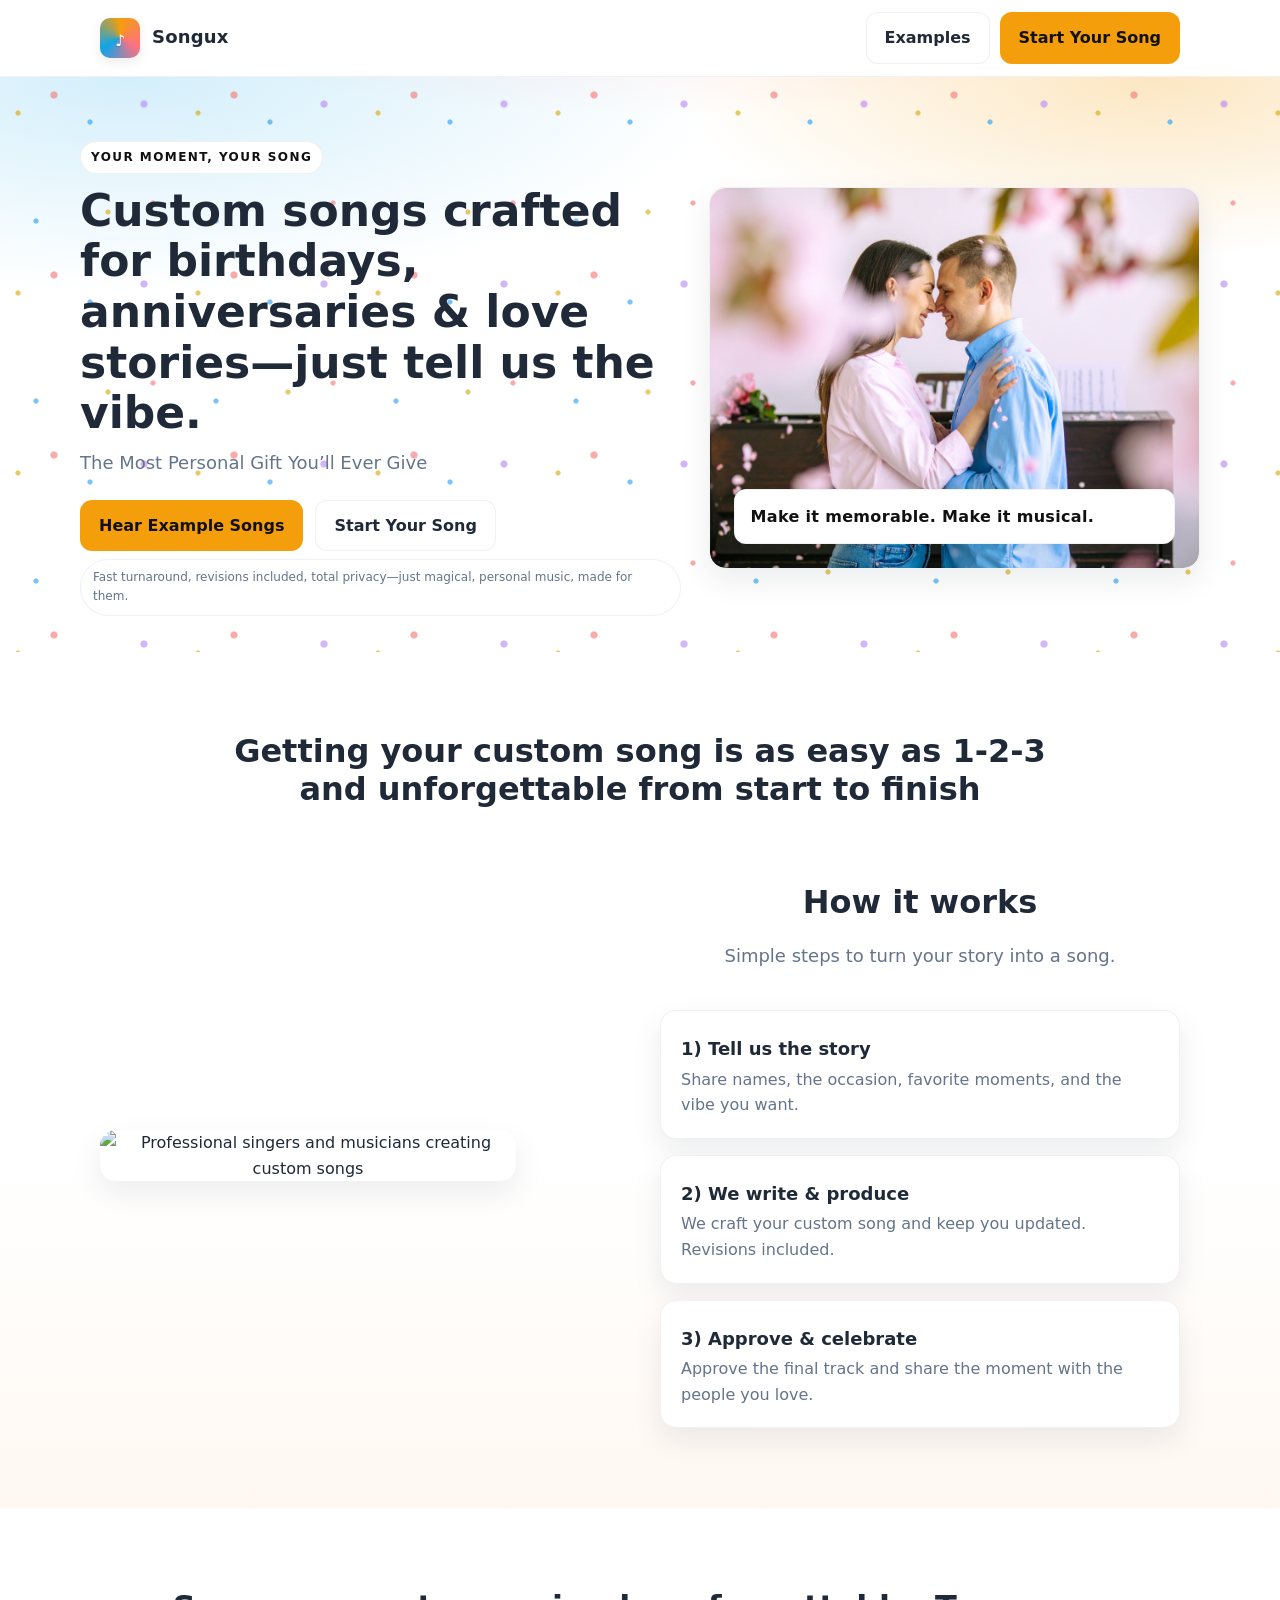
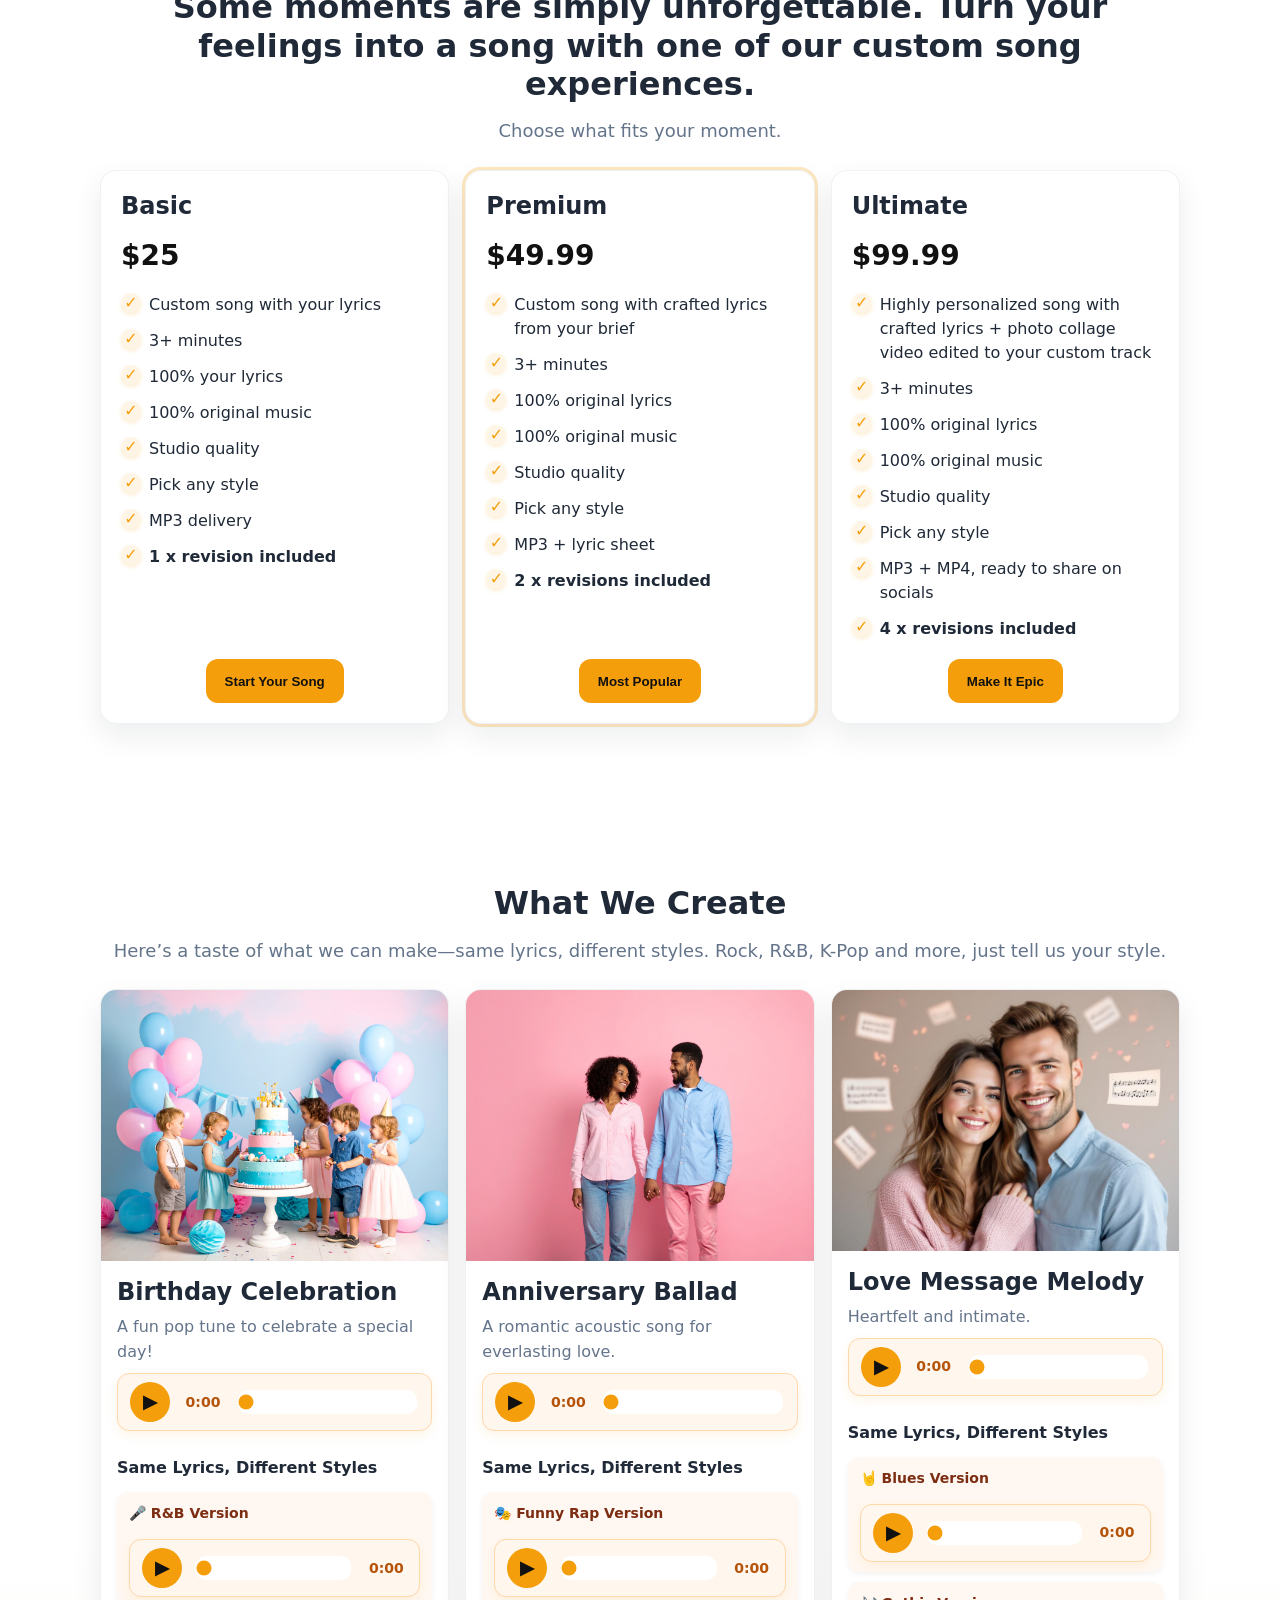
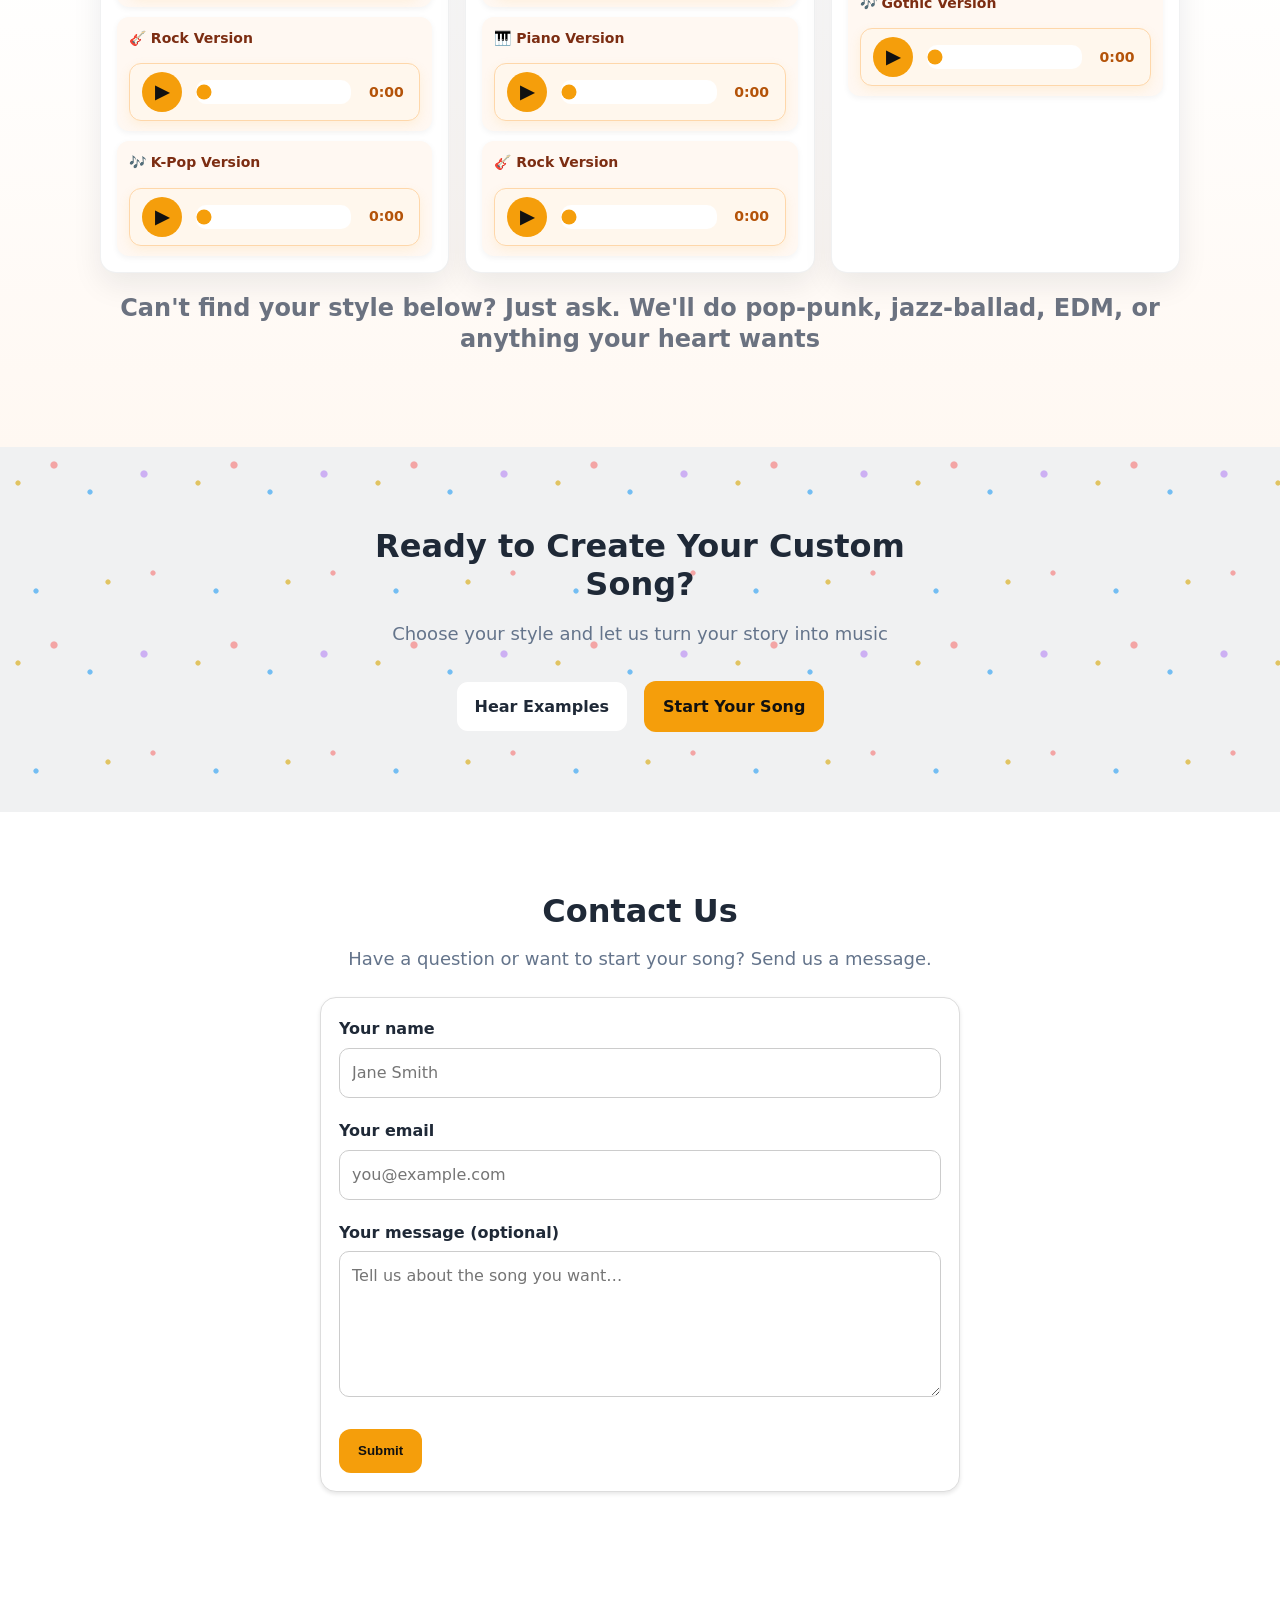
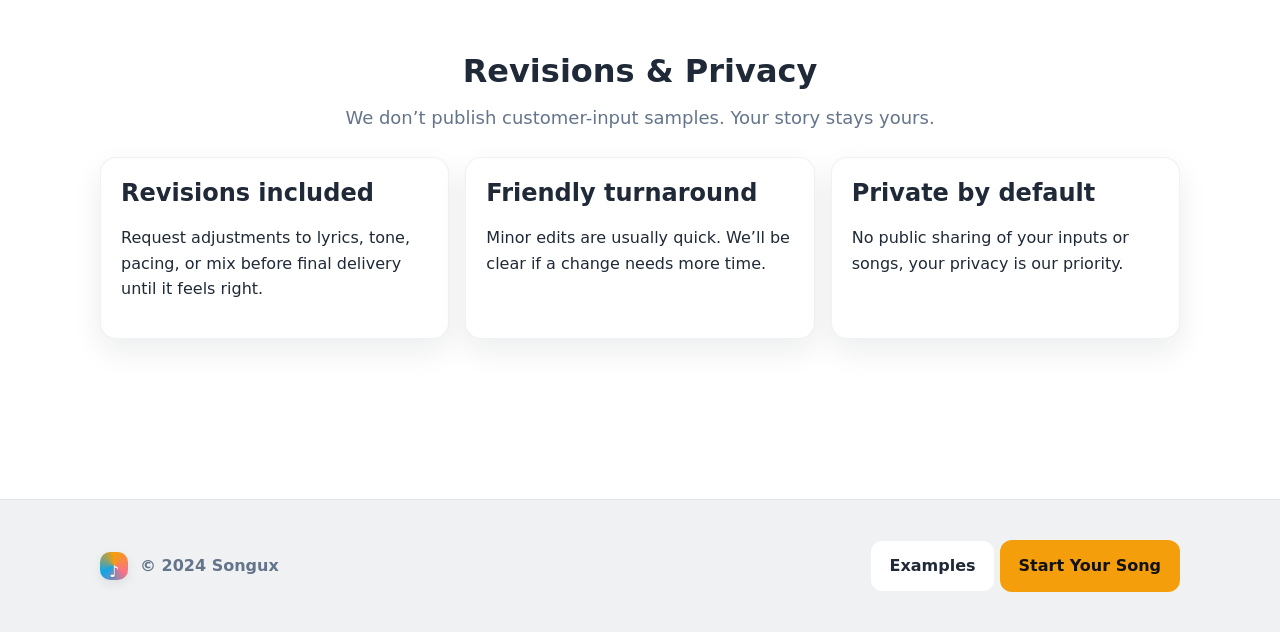
==== index.html @ f2141fc1 "Update index.html" ====
<!DOCTYPE html>
<html lang="en">
<head>
  <!-- <script src="google-analytics.js"></script> -->
<!-- Google tag (gtag.js) -->
<script async src="https://www.googletagmanager.com/gtag/js?id=G-YHJL0JSX3L"></script>
<script>
  window.dataLayer = window.dataLayer || [];
  function gtag(){dataLayer.push(arguments);}
  gtag('js', new Date());

  gtag('config', 'G-YHJL0JSX3L');
</script>
  
  <!-- Essentials -->
  <meta charset="utf-8" />
  <meta name="viewport" content="width=device-width, initial-scale=1" />
  <title>The Most Personal Gift You'll Ever Give | Songux</title>
  <meta name="description" content="Create custom songs for birthdays, anniversaries, and love messages. Personalized music gifts - unforgettable moments." />
  <link rel="canonical" href="https://songux.com/index.html" />
  <meta name="theme-color" content="#ffffff" />
  <!-- Favicon to avoid 404 -->
  <link rel="icon" href="data:image/svg+xml,%3Csvg xmlns='http://www.w3.org/2000/svg' viewBox='0 0 64 64'%3E%3Ccircle cx='32' cy='32' r='30' fill='%23f59e0b'/%3E%3Ctext x='32' y='40' font-size='32' text-anchor='middle' fill='%23fff'%3E♪%3C/text%3E%3C/svg%3E" />

  <!-- Open Graph / Twitter -->
  <meta property="og:title" content="The Most Personal Gift You'll Ever Give" />
  <meta property="og:description" content="A custom song to celebrate birthdays, anniversaries, and love stories. Revisions included. Hear example songs and start your song today." />
  <meta property="og:type" content="website" />
  <meta property="og:url" content="https://songux.com/index.html" />
  <meta property="og:image" content="data:image/svg+xml,%3Csvg xmlns='http://www.w3.org/2000/svg' width='1200' height='630' viewBox='0 0 1200 630'%3E%3Cdefs%3E%3ClinearGradient id='g' x1='0' x2='1'%3E%3Cstop stop-color='%23ffb703'/%3E%3Cstop offset='1' stop-color='%23fb7185'/%3E%3C/linearGradient%3E%3C/defs%3E%3Crect fill='%23ffffff' width='1200' height='630'/%3E%3Ccircle cx='150' cy='120' r='12' fill='%23a78bfa'/%3E%3Ccircle cx='1080' cy='520' r='10' fill='%23fb7185'/%3E%3Crect x='70' y='480' width='20' height='20' fill='%23f59e0b'/%3E%3Crect x='980' y='80' width='18' height='18' fill='%230ea5e9'/%3E%3Ctext x='80' y='340' font-family='Segoe UI,Arial,sans-serif' font-size='72' font-weight='700' fill='url(%23g)'%3ECustom Song Gifts%3C/text%3E%3Ctext x='80' y='390' font-family='Segoe UI,Arial,sans-serif' font-size='28' fill='%23333'%3EThe Most Personal Gift You'll Ever Give%3C/text%3E%3C/svg%3E" />
  <meta name="twitter:card" content="summary_large_image" />



    <!-- External Stylesheet -->
  <link rel="stylesheet" href="styles.css">

  <!-- Structured Data (Product + FAQ) -->
  <script type="application/ld+json">
  {
    "@context":"https://schema.org",
    "@type":"Product",
    "name":"Custom Song Gift",
    "brand":{"@type":"Brand","name":"Songux"},
    "description":"A custom song to celebrate birthdays, anniversaries, and love stories. Revisions included.",
    "offers":[
      {"@type":"Offer","name":"Basic","priceCurrency":"USD","price":"25.00","availability":"https://schema.org/InStock"},
      {"@type":"Offer","name":"Premium","priceCurrency":"USD","price":"49.99","availability":"https://schema.org/InStock"},
      {"@type":"Offer","name":"Ultimate","priceCurrency":"USD","price":"99.99","availability":"https://schema.org/InStock"}
    ],
    "url":"https://songux.com/index.html"
  }
  </script>
  
  <!-- Individual Product Schemas for Rich Snippets -->
  <script type="application/ld+json">
  {
    "@context":"https://schema.org",
    "@type":"Product",
    "name":"Basic Custom Song Package",
    "description":"Custom song with your lyrics, 3+ minutes, MP3 delivery, 1 revision included",
    "brand":{"@type":"Brand","name":"Songux"},
    "category":"Custom Music Gift",
    "offers":{
      "@type":"Offer",
      "price":"25.00",
      "priceCurrency":"USD",
      "availability":"https://schema.org/InStock",
      "seller":{"@type":"Organization","name":"Songux"},
      "priceValidUntil":"2025-12-31"
    },
    "aggregateRating":{
      "@type":"AggregateRating",
      "ratingValue":"4.8",
      "reviewCount":"127"
    }
  }
  </script>
  
  <script type="application/ld+json">
  {
    "@context":"https://schema.org",
    "@type":"Product",
    "name":"Premium Custom Song Package",
    "description":"Custom song with crafted lyrics from your brief, 3+ minutes, MP3 + lyric sheet, 2 revisions included",
    "brand":{"@type":"Brand","name":"Songux"},
    "category":"Custom Music Gift",
    "offers":{
      "@type":"Offer",
      "price":"49.99",
      "priceCurrency":"USD",
      "availability":"https://schema.org/InStock",
      "seller":{"@type":"Organization","name":"Songux"},
      "priceValidUntil":"2025-12-31"
    },
    "aggregateRating":{
      "@type":"AggregateRating",
      "ratingValue":"4.9",
      "reviewCount":"89"
    }
  }
  </script>
  
  <script type="application/ld+json">
  {
    "@context":"https://schema.org",
    "@type":"Product",
    "name":"Ultimate Custom Song Package",
    "description":"Highly personalized song with crafted lyrics + photo collage video edited to your custom track, 3+ minutes, MP3 + MP4, 4 revisions included",
    "brand":{"@type":"Brand","name":"Songux"},
    "category":"Custom Music Gift",
    "offers":{
      "@type":"Offer",
      "price":"99.99",
      "priceCurrency":"USD",
      "availability":"https://schema.org/InStock",
      "seller":{"@type":"Organization","name":"Songux"},
      "priceValidUntil":"2025-12-31"
    },
    "aggregateRating":{
      "@type":"AggregateRating",
      "ratingValue":"5.0",
      "reviewCount":"156"
    }
  }
  </script>
  
  <!-- Organization Schema -->
  <script type="application/ld+json">
  {
    "@context":"https://schema.org",
    "@type":"Organization",
    "name":"Songux",
    "description":"Create custom songs for birthdays, anniversaries, and love messages. Personalized music gifts - unforgettable moments.",
    "url":"https://songux.com/index.html",
    "logo":"https://songux.com/assets/images/Custom Tune AI.png",
    "sameAs":[
      "https://www.cineartai.com"
    ],
    "contactPoint":{
      "@type":"ContactPoint",
      "contactType":"customer service",
      "availableLanguage":"English"
    }
  }
  </script>
  
  <script type="application/ld+json">
  {
    "@context":"https://schema.org",
    "@type":"FAQPage",
    "mainEntity":[
      {"@type":"Question","name":"Do you include revisions?","acceptedAnswer":{"@type":"Answer","text":"Yes. You can request changes to lyrics, tone, pacing, or mix before final delivery."}},
      {"@type":"Question","name":"How do I start?","acceptedAnswer":{"@type":"Answer","text":"Click 'Start Your Song' and tell us about the person, the occasion, and the vibe you want."}},
      {"@type":"Question","name":"Do you share my song publicly?","acceptedAnswer":{"@type":"Answer","text":"No. We do not publish customer-input samples without explicit permission."}}
    ]
  }
  </script>
</head>
<body>

  <!-- Mobile sticky CTA -->
  <div class="m-sticky" role="region" aria-label="Quick actions">
    <strong>🎁 Custom Song</strong>
    <a class="btn primary" href="#examples">Hear Examples</a>
    <a class="btn secondary" href="#pricing">Start Your Song</a>
  </div>

  <!-- Nav -->
  <nav class="nav" aria-label="Main">
    <div class="container nav-inner">
      <a href="#top" class="brand" aria-label="Songux home">
        <span class="brand-logo" aria-hidden="true"></span>
        <h1 style="margin:0;font-size:18px;">Songux</h1>
      </a>
      <button class="mobile-menu-toggle" aria-label="Toggle mobile menu">
        <span></span>
        <span></span>
        <span></span>
      </button>
      <div class="nav-actions">
        <a href="#examples" class="btn secondary">Examples</a>
        <a href="#pricing" class="btn primary">Start Your Song</a>
      </div>
    </div>
  </nav>

  <!-- Hero -->
  <header id="top" class="hero-wrap">
    <div class="confetti" aria-hidden="true"></div>
    <div class="container hero">
      <div class="hero-grid">
        <div>
          <span class="kicker">Your Moment, Your Song</span>
          <h2 class="h1">Custom songs crafted for birthdays, anniversaries & love stories—just tell us the vibe.</h2>
          <p class="sub">The Most Personal Gift You’ll Ever Give</p>

          <div class="hero-cta" style="display:flex;gap:12px;flex-wrap:wrap">
            <a href="#examples" class="btn primary">Hear Example Songs</a>
            <a href="#pricing" class="btn secondary">Start Your Song</a>
          </div>

          <div class="badges" aria-label="Highlights">
            <span class="badge">Fast turnaround, revisions included, total privacy—just magical, personal music, made for them.</span>
          </div>
        </div>

                 <div class="hero-card" aria-hidden="true">
           <div style="position:relative;">
             <img src="assets/images/Happy Couple/Custom AI Song happy couple, mid 20s, love, pink and blue tones, good looking people, musical scores 49828.jpg" alt="Custom love song for couples in romantic pop style with musical notes" style="width:100%;height:auto;border-radius:16px;" />
            <div style="position:absolute;inset:auto 24px 24px 24px;color:#111;font-weight:800;letter-spacing:.02em;background:#fff;border:1px solid var(--ring);border-radius:12px;padding:14px 16px;box-shadow:var(--shadow);">
              Make it memorable. Make it musical.
            </div>
          </div>
        </div>
      </div>
    </div>
  </header>

  <!-- How it works -->
  <section class="section alt" id="how">
    <div class="container">
      <h2 class="center" style="margin-bottom: 0px;">Getting your custom song is as easy as 1-2-3</h2>
      <h2 class="center" style="margin-top: 0;">and unforgettable from start to finish</h2>

      <div class="how-it-works-grid" style="margin-top: 75px;">
                 <div class="how-image">
           <img src="https://songux.com/assets/images/singers.png" alt="Professional singers and musicians creating custom songs" />
        </div>
        <div class="how-steps">
          <h2 class="center" style="margin-bottom: 4px;">How it works</h2>
          <p class="lead center">Simple steps to turn your story into a song.</p>

          <div class="step" role="listitem">
            <h3>1) Tell us the story</h3>
            <p>Share names, the occasion, favorite moments, and the vibe you want.</p>
          </div>
          <div class="step" role="listitem">
            <h3>2) We write &amp; produce</h3>
            <p>We craft your custom song and keep you updated. Revisions included.</p>
          </div>
          <div class="step" role="listitem">
            <h3>3) Approve &amp; celebrate</h3>
            <p>Approve the final track and share the moment with the people you love.</p>
          </div>
        </div>
      </div>
    </div>
  </section>

  <!-- Pricing -->
  <section class="section" id="pricing">
    <div class="container">
      <h2 class="center">Some moments are simply unforgettable. Turn your feelings into a song with one of our custom song experiences.</h2>
      <p class="lead center">Choose what fits your moment.</p>

      <div class="pricing" role="list">
        <div class="plan" role="listitem" data-package="Basic">
          <div>
            <h3>Basic</h3>
            <div class="price">$25</div>
            <ul>
              <li>Custom song with your lyrics</li>
              <li>3+ minutes</li>
              <li>100% your lyrics</li>
              <li>100% original music</li>
              <li>Studio quality</li>
              <li>Pick any style </li>
              <li>MP3 delivery</li>
              <li><strong>1 x revision included</strong></li>
            </ul>
          </div>
          <!-- PayPal -->
          <form action="https://www.paypal.com/cgi-bin/webscr" method="post" target="_top" style="margin-top:auto;text-align:center">
            <input type="hidden" name="cmd" value="_s-xclick" />
            <input type="hidden" name="hosted_button_id" value="3SFJMYDX57Q3U" />
            <input type="hidden" name="custom" value="package=Basic" />
            <button type="submit" class="btn primary">Start Your Song</button>
          </form>
        </div>

        <div class="plan recommended" role="listitem" aria-label="Most popular plan" data-package="Premium">
          <div>
            <h3>Premium</h3>
            <div class="price">$49.99</div>
            <ul>
              <li>Custom song with crafted lyrics from your brief</li>
              <li>3+ minutes</li>
              <li>100% original lyrics</li>
              <li>100% original music</li>
              <li>Studio quality</li>
              <li>Pick any style </li>
              <li>MP3 + lyric sheet</li>
              <li><strong>2 x revisions included</strong></li>
            </ul>
          </div>
          <form action="https://www.paypal.com/cgi-bin/webscr" method="post" target="_top" style="margin-top:auto;text-align:center">
            <input type="hidden" name="cmd" value="_s-xclick" />
            <input type="hidden" name="hosted_button_id" value="EYYSFAKZHABMY" />
            <input type="hidden" name="custom" value="package=Premium" />
            <button type="submit" class="btn primary">Most Popular</button>
          </form>
        </div>

        <div class="plan" role="listitem" data-package="Ultimate">
          <div>
            <h3>Ultimate</h3>
            <div class="price">$99.99</div>
            <ul>
              <li>Highly personalized song with crafted lyrics + photo collage video edited to your custom track</li>
              <li>3+ minutes</li>
              <li>100% original lyrics</li>
              <li>100% original music</li>
              <li>Studio quality</li>
              <li>Pick any style </li>
              <li>MP3 + MP4, ready to share on socials</li>
              <li><strong>4 x revisions included</strong></li>
            </ul>
          </div>
          <form action="https://www.paypal.com/cgi-bin/webscr" method="post" target="_top" style="margin-top:auto;text-align:center">
            <input type="hidden" name="cmd" value="_s-xclick" />
            <input type="hidden" name="hosted_button_id" value="E3XDEL9GG4SXY" />
            <input type="hidden" name="custom" value="package=Ultimate" />
            <button type="submit" class="btn primary">Make It Epic</button>
          </form>
        </div>
      </div>
    </div>
  </section>

  <!-- Example Songs -->
  <section class="section alt" id="examples">
    <div class="container">
      <h2 class="center">What We Create</h2>
      <p class="lead center">Here’s a taste of what we can make—same lyrics, different styles. Rock, R&B, K-Pop and more, just tell us your style.</p>

      <div class="examples">
                 <article class="example">
           <img src="assets/images/Birthday Photos/Custom AI Song birthday party, blue and pink tones 700508.jpg" alt="Custom birthday jingle in fun pop style">
          <div class="content">
            <h3>Birthday Celebration</h3>
            <p>A fun pop tune to celebrate a special day!</p>

            <audio id="song-main-1" preload="none" src="assets/Samples_Songs/Sample-Jane-Birthday-K-pop-V1.mp3"></audio>
            <div class="custom-player warm" data-audio="song-main-1">
              <button class="play-btn" aria-label="Play/Pause">▶</button>
              <span class="time">0:00</span>
              <input type="range" class="seek" value="0" min="0" max="100" step="0.1" aria-label="Seek">
            </div>

            <h4 class="variations-title">Same Lyrics, Different Styles</h4>

            <div class="variations">
              <div class="variation-block">
                <span class="label">🎤 R&amp;B Version</span>
                <audio id="song-rnb-1" preload="none" src="assets/Samples_Songs/Sample-Jane-Birthday-RnB-V1.mp3"></audio>
                <div class="custom-player warm" data-audio="song-rnb-1">
                  <button class="play-btn" aria-label="Play/Pause">▶</button>
                  <input type="range" class="seek" value="0" min="0" max="100" step="0.1" aria-label="Seek">
                  <span class="time">0:00</span>
                </div>
              </div>
              <div class="variation-block">
                <span class="label">🎸 Rock Version</span>
                <audio id="song-rock-1" preload="none" src="assets/Samples_Songs/Sample-Jane-Birthday-Metal-V1.mp3"></audio>
                <div class="custom-player warm" data-audio="song-rock-1">
                  <button class="play-btn" aria-label="Play/Pause">▶</button>
                  <input type="range" class="seek" value="0" min="0" max="100" step="0.1" aria-label="Seek">
                  <span class="time">0:00</span>
                </div>
              </div>



              <div class="variation-block">
                <span class="label">🎶 K-Pop Version</span>
                <audio id="song-kpop-1" preload="none" src="assets/Samples_Songs/Sample-Jane-Birthday-K-pop-V2.mp3"></audio>
                <div class="custom-player warm" data-audio="song-kpop-1">
                  <button class="play-btn" aria-label="Play/Pause">▶</button>
                  <input type="range" class="seek" value="0" min="0" max="100" step="0.1" aria-label="Seek">
                  <span class="time">0:00</span>
                </div>
              </div>
            </div>
          </div>
        </article>

                 <article class="example">
           <img src="assets/images/Happy Couple/Custom AI Song happy couple, mid 20s, love, pink and blue tones, good looking people  75291.jpg" alt="Custom anniversary ballad in romantic acoustic style" />
          <div class="content">
            <h3>Anniversary Ballad</h3>
            <p>A romantic acoustic song for everlasting love.</p>

            <audio id="song-main-2" preload="none" src="assets/Samples_Songs/Sample-George-HappyAnniversary-Country-V1.mp3"></audio>
            <div class="custom-player warm" data-audio="song-main-2">
              <button class="play-btn" aria-label="Play/Pause">▶</button>
              <span class="time">0:00</span>
              <input type="range" class="seek" value="0" min="0" max="100" step="0.1" aria-label="Seek">
            </div>

            <h4 class="variations-title">Same Lyrics, Different Styles</h4>

            <div class="variations">
              <div class="variation-block">
                <span class="label">🎭 Funny Rap Version</span>
                <audio id="song-funny-2" preload="none" src="assets/Samples_Songs/Sample-George-HeppyAnniversary-FunnyRap-V1.mp3"></audio>
                <div class="custom-player warm" data-audio="song-funny-2">
                  <button class="play-btn" aria-label="Play/Pause">▶</button>
                  <input type="range" class="seek" value="0" min="0" max="100" step="0.1" aria-label="Seek">
                  <span class="time">0:00</span>
                </div>
              </div>
              <div class="variation-block">
                <span class="label">🎹 Piano Version</span>
                <audio id="song-piano-2" preload="none" src="assets/Samples_Songs/Sample-George-HappyAnniversary-Piano slow-V1.mp3"></audio>
                <div class="custom-player warm" data-audio="song-piano-2">
                  <button class="play-btn" aria-label="Play/Pause">▶</button>
                  <input type="range" class="seek" value="0" min="0" max="100" step="0.1" aria-label="Seek">
                  <span class="time">0:00</span>
                </div>
              </div>

              <div class="variation-block">
                <span class="label">🎸 Rock Version</span>
                <audio id="song-rock-2" preload="none" src="assets/Samples_Songs/Sample-George-HappyAnniversary-Rock-V1.mp3"></audio>
                <div class="custom-player warm" data-audio="song-rock-2">
                  <button class="play-btn" aria-label="Play/Pause">▶</button>
                  <input type="range" class="seek" value="0" min="0" max="100" step="0.1" aria-label="Seek">
                  <span class="time">0:00</span>
                </div>
              </div>


            </div>
          </div>
        </article>

                 <article class="example">
           <img src="assets/images/Happy Couple/Custom AI Song Flux_happy couple, mid 20s, love, pink and blue tones, good looking people, musical scores 158808.jpg" alt="Custom love message melody in heartfelt intimate style" />
          <div class="content">
            <h3>Love Message Melody</h3>
            <p>Heartfelt and intimate.</p>

            <audio id="song-main-3" preload="none" src="assets/Samples_Songs/Sample-Emma-LoveSong-Pop-Boyband-V1.mp3"></audio>
            <div class="custom-player warm" data-audio="song-main-3">
              <button class="play-btn" aria-label="Play/Pause">▶</button>
              <span class="time">0:00</span>
              <input type="range" class="seek" value="0" min="0" max="100" step="0.1" aria-label="Seek">
            </div>

            <h4 class="variations-title">Same Lyrics, Different Styles</h4>

            <div class="variations">
              <div class="variation-block">
                <span class="label">🤘 Blues Version</span>
                <audio id="song-metal-3" preload="none" src="assets/Samples_Songs/Sample-Emma-LoveSong-Blues-V1.mp3"></audio>
                <div class="custom-player warm" data-audio="song-metal-3">
                  <button class="play-btn" aria-label="Play/Pause">▶</button>
                  <input type="range" class="seek" value="0" min="0" max="100" step="0.1" aria-label="Seek">
                  <span class="time">0:00</span>
                </div>
              </div>

              <div class="variation-block">
                <span class="label">🎶 Gothic Version</span>
                <audio id="song-kpop-3" preload="none" src="assets/Samples_Songs/Sample-Emma-GothicPop-Instrumental-V1.mp3"></audio>
                <div class="custom-player warm" data-audio="song-kpop-3">
                  <button class="play-btn" aria-label="Play/Pause">▶</button>
                  <input type="range" class="seek" value="0" min="0" max="100" step="0.1" aria-label="Seek">
                  <span class="time">0:00</span>
                </div>
              </div>

              <!-- <div class="variation-block">
                <span class="label">🎤 R&amp;B Version</span>
                <audio id="song-rnb-3" preload="none" src="assets/Samples_Songs/Sample-Jane-Birthday-RnB-V2.mp3"></audio>
                <div class="custom-player warm" data-audio="song-rnb-3">
                  <button class="play-btn" aria-label="Play/Pause">▶</button>
                  <input type="range" class="seek" value="0" min="0" max="100" step="0.1" aria-label="Seek">
                  <span class="time">0:00</span>
                </div>
              </div> -->
            </div>
          </div>
        </article>
      </div>

      <h3 class="center" style="margin-top:20px;color:#6b7280">
        Can't find your style below? Just ask. We'll do pop-punk, jazz-ballad, EDM, or anything your heart wants
      </h3>
    </div>
  </section>

  <!-- CTA Section -->
  <section class="cta-section" style="margin-top: 0;">
    <div class="confetti" aria-hidden="true"></div>
    <div class="container">
      <div class="cta-content">
        <h2>Ready to Create Your Custom Song?</h2>
        <p>Choose your style and let us turn your story into music</p>
        <div class="cta-buttons">
          <a href="#examples" class="btn secondary">Hear Examples</a>
          <a href="#pricing" class="btn primary">Start Your Song</a>
        </div>
      </div>
    </div>
  </section>
  
<!-- Contact Form -->
<section id="contact" class="section">
  <div class="container">
    <h2 class="center">Contact Us</h2>
    <p class="lead center">Have a question or want to start your song? Send us a message.</p>

         <form id="contactForm"
           method="POST"
           class="contact-form"
           style="max-width:640px;margin:0 auto;background:#fff;border:1px solid #ddd;border-radius:16px;padding:18px;box-shadow:0 2px 4px rgba(0,0,0,0.1)"
           aria-label="Contact form">
      <label>
        Your name
        <input required type="text" name="your-name" autocomplete="name"
               placeholder="Jane Smith"
               style="width:100%;padding:12px;border:1px solid #ccc;border-radius:10px;margin-top:6px;margin-bottom:12px"/>
      </label>
      <label>
        Your email
        <input required type="email" name="your-email" autocomplete="email"
               placeholder="you@example.com"
               style="width:100%;padding:12px;border:1px solid #ccc;border-radius:10px;margin-top:6px;margin-bottom:12px"/>
      </label>
      <label>
        Your message (optional)
        <textarea name="your-message" rows="5"
                  placeholder="Tell us about the song you want…"
                  style="width:100%;padding:12px;border:1px solid #ccc;border-radius:10px;margin-top:6px;margin-bottom:12px;resize:vertical;font-family:inherit;"></textarea>
      </label>

      <div id="contactMsg" style="margin:6px 0 12px; color:#64748b; font-size:14px;">
        <div class="loading-spinner" style="display: none;">
          <div class="spinner-ring"></div>
          <span class="spinner-text">Sending...</span>
        </div>
      </div>

      <div style="display:flex;gap:10px;flex-wrap:wrap">
        <button id="cf7-submit" class="btn primary" type="submit">Submit</button>
      </div>
    </form>
  </div>
</section>

<!-- CF7 REST API script -->
<script>
  // ===== Contact Form 7 REST submission (cross-origin) =====
  const CF7 = {
    id: 19587,
    endpoint: 'https://www.cineartai.com/wp-json/contact-form-7/v1/contact-forms/19587/feedback',
    unitTag: 'wpcf7-f19587-p19588-o1' // must match exactly what WP outputs
  };

  const form = document.getElementById('contactForm');
  const msg  = document.getElementById('contactMsg');
  const submitBtn = document.getElementById('cf7-submit');

      form.addEventListener('submit', async (e) => {
      e.preventDefault();
      
      // Show loading spinner
      const spinner = msg.querySelector('.loading-spinner');
      spinner.style.display = 'flex';
      msg.style.color = '#64748b';
      submitBtn.disabled = true;

    const fd = new FormData(form);

    // Required meta fields for CF7 REST
    fd.append('_wpcf7', String(CF7.id));
    fd.append('_wpcf7_unit_tag', CF7.unitTag);
    fd.append('_wpcf7_container_post', '19588'); // container post ID
    fd.append('_wpcf7_version', '5.7.7'); // CF7 version
    fd.append('_wpcf7_locale', 'en_US'); // locale

    try {
      const res = await fetch(CF7.endpoint, { method: 'POST', body: fd });
      const data = await res.json();

      // Hide spinner and show result
      const spinner = msg.querySelector('.loading-spinner');
      spinner.style.display = 'none';
      msg.textContent = data.message || 'Unexpected response.';
      msg.style.color = (data.status === 'mail_sent') ? '#059669' : '#b91c1c';

      if (data.status === 'mail_sent') {
        form.reset();
      }
    } catch (err) {
      console.error('Form submission error:', err);
      // Hide spinner and show error
      const spinner = msg.querySelector('.loading-spinner');
      spinner.style.display = 'none';
      msg.textContent = 'Network error. Please try again or contact us directly.';
      msg.style.color = '#b91c1c';
    } finally {
      submitBtn.disabled = false;
    }
  });
</script>

  <!-- Mobile Navigation JavaScript -->
  <script>
    // Mobile menu toggle functionality
    document.addEventListener('DOMContentLoaded', function() {
      console.log('Mobile menu script loaded');
      
      const mobileToggle = document.querySelector('.mobile-menu-toggle');
      const navActions = document.querySelector('.nav-actions');
      
      console.log('Mobile toggle found:', !!mobileToggle);
      console.log('Nav actions found:', !!navActions);
      
      if (mobileToggle && navActions) {
        console.log('Setting up mobile menu');
        
        mobileToggle.addEventListener('click', function(e) {
          e.preventDefault();
          e.stopPropagation();
          console.log('Mobile toggle clicked!');
          
          navActions.classList.toggle('active');
          console.log('Nav actions active:', navActions.classList.contains('active'));
          
          // Animate hamburger to X
          const spans = this.querySelectorAll('span');
          if (navActions.classList.contains('active')) {
            spans[0].style.transform = 'rotate(45deg) translate(5px, 5px)';
            spans[1].style.opacity = '0';
            spans[2].style.transform = 'rotate(-45deg) translate(7px, -6px)';
          } else {
            spans[0].style.transform = 'none';
            spans[1].style.opacity = '1';
            spans[2].style.transform = 'none';
          }
        });
        
        // Close menu when clicking outside
        document.addEventListener('click', function(e) {
          if (!mobileToggle.contains(e.target) && !navActions.contains(e.target)) {
            navActions.classList.remove('active');
            const spans = mobileToggle.querySelectorAll('span');
            spans[0].style.transform = 'none';
            spans[1].style.opacity = '1';
            spans[2].style.transform = 'none';
          }
        });
      } else {
        console.error('Mobile menu elements not found!');
      }
    });
  </script>

  <!-- Custom Audio Player JavaScript -->
  <script>
    // Custom Audio Player functionality
    document.addEventListener('DOMContentLoaded', function() {
      const players = document.querySelectorAll('.custom-player');
      console.log('Found', players.length, 'custom players');
      
      players.forEach((player, index) => {
        const playBtn = player.querySelector('.play-btn');
        const seekBar = player.querySelector('.seek');
        const timeDisplay = player.querySelector('.time');
        const audioId = player.getAttribute('data-audio');
        const audio = document.getElementById(audioId);
        
        console.log(`Player ${index + 1}:`, { audioId, audio: !!audio, playBtn: !!playBtn, seekBar: !!seekBar, timeDisplay: !!timeDisplay });
        
        if (!audio) {
          console.error(`Audio element not found for ID: ${audioId}`);
          return;
        }
        
        if (!playBtn || !seekBar || !timeDisplay) {
          console.error(`Missing elements for player ${index + 1}:`, { playBtn: !!playBtn, seekBar: !!seekBar, timeDisplay: !!timeDisplay });
          return;
        }
        
        // Play/Pause functionality
        playBtn.addEventListener('click', function() {
          console.log(`Play button clicked for ${audioId}`);
          
          if (audio.paused) {
            // Stop all other audio players first
            document.querySelectorAll('audio').forEach(a => {
              if (a !== audio) {
                a.pause();
                a.currentTime = 0;
                // Reset other play buttons
                const otherPlayer = a.parentElement.querySelector('.custom-player') || a.nextElementSibling;
                if (otherPlayer) {
                  const otherPlayBtn = otherPlayer.querySelector('.play-btn');
                  if (otherPlayBtn) otherPlayBtn.textContent = '▶';
                }
              }
            });
            
            audio.play().then(() => {
              playBtn.textContent = '⏸';
              console.log(`Started playing: ${audioId}`);
            }).catch(error => {
              console.error(`Error playing ${audioId}:`, error);
            });
          } else {
            audio.pause();
            playBtn.textContent = '▶';
            console.log(`Paused: ${audioId}`);
          }
        });
        
        // Update seek bar and time display
        audio.addEventListener('loadedmetadata', function() {
          seekBar.max = audio.duration;
          console.log(`Loaded metadata for ${audioId}:`, audio.duration);
        });
        
        audio.addEventListener('timeupdate', function() {
          if (!audio.duration) return;
          
          seekBar.value = audio.currentTime;
          timeDisplay.textContent = formatTime(audio.currentTime);
        });
        
        // Seek functionality
        seekBar.addEventListener('input', function() {
          audio.currentTime = seekBar.value;
        });
        
        // Audio ended
        audio.addEventListener('ended', function() {
          playBtn.textContent = '▶';
          seekBar.value = 0;
          timeDisplay.textContent = '0:00';
          console.log(`Audio ended: ${audioId}`);
        });
        
        // Error handling
        audio.addEventListener('error', function(e) {
          console.error(`Audio error for ${audioId}:`, e);
          playBtn.textContent = '❌';
          playBtn.disabled = true;
        });
        
        // Format time helper function
        function formatTime(seconds) {
          const mins = Math.floor(seconds / 60);
          const secs = Math.floor(seconds % 60);
          return `${mins}:${secs.toString().padStart(2, '0')}`;
        }
      });
    });
  </script>


  <!-- Revisions & Privacy -->
  <section class="section" id="revisions">
    <div class="container">
      <h2 class="center">Revisions &amp; Privacy</h2>
      <p class="lead center">We don’t publish customer-input samples. Your story stays yours.</p>

      <div class="cards" role="list">
        <div class="card" role="listitem">
          <h3>Revisions included</h3>
          <p>Request adjustments to lyrics, tone, pacing, or mix before final delivery until it feels right.</p>
        </div>
        <div class="card" role="listitem">
          <h3>Friendly turnaround</h3>
          <p>Minor edits are usually quick. We’ll be clear if a change needs more time.</p>
        </div>
        <div class="card" role="listitem">
          <h3>Private by default</h3>
          <p>No public sharing of your inputs or songs, your privacy is our priority.</p>
        </div>
      </div>
    </div>
  </section>

  <!-- Share & Discount -->
<!--   <section id="share-discount" class="section" aria-labelledby="share-title">
    <div class="container">
      <div class="wrap">
        <h2 id="share-title" class="center">Share and Get 50% Off!</h2>
        <p class="lead center">Tell your friends about us and unlock a 50% discount code for your first custom song.</p>
                 <div class="center">
           <p>Share this website with friends to unlock special discounts!</p>
         </div>
      </div>
    </div>
  </section> -->

  <!-- Footer -->
  <footer>
    <div class="container footer-inner">
      <div class="footer-brand">
        <span class="brand-logo" aria-hidden="true"></span>
        <span>© 2024 Songux</span>
      </div>
      <div>
        <a href="#examples" class="btn secondary">Examples</a>
        <a href="#pricing" class="btn primary">Start Your Song</a>
      </div>
    </div>
  </footer>

</body>
</html>
---- styles.css ----
/* ========================================
   SONGUX - COMPREHENSIVE STYLESHEET
   ======================================== */

/* ========================================
   CSS VARIABLES & ROOT STYLES
   ======================================== */
:root {
  --bg: #ffffff;
  --text: #1f2937;      /* slate-800 */
  --muted: #64748b;     /* slate-500 */
  --brand: #f59e0b;     /* amber-500 */
  --brand-2: #fb7185;   /* rose-400 */
  --brand-3: #0ea5e9;   /* sky-500 */
  --accent: #a78bfa;    /* violet-400 */
  --ring: rgba(15, 23, 42, .06);
  --card: #ffffff;
  --shadow: 0 12px 30px rgba(17, 24, 39, .08);
  --radius: 16px;
  --maxw: 1120px;
}

/* ========================================
   BASE STYLES & RESET
   ======================================== */
* {
  box-sizing: border-box;
}

html, body {
  margin: 0;
}

body {
  font-family: ui-sans-serif, system-ui, -apple-system, Segoe UI, Roboto, Arial, "Apple Color Emoji", "Segoe UI Emoji", sans-serif;
  color: var(--text);
  background: var(--bg);
  line-height: 1.6;
  -webkit-font-smoothing: antialiased;
  text-rendering: optimizeLegibility;
}

img {
  max-width: 100%;
  height: auto;
  display: block;
}

a {
  color: inherit;
  text-decoration: none;
}

/* ========================================
   LAYOUT & CONTAINERS
   ======================================== */
.container {
  max-width: var(--maxw);
  margin: 0 auto;
  padding: 0 20px;
}

/* ========================================
   NAVIGATION
   ======================================== */
.nav {
  position: sticky;
  top: 0;
  z-index: 40;
  backdrop-filter: saturate(140%) blur(8px);
  background: rgba(255, 255, 255, .7);
  border-bottom: 1px solid var(--ring);
}

.nav-inner {
  display: flex;
  align-items: center;
  justify-content: space-between;
  padding: 12px 20px;
  position: relative;
}

.brand {
  display: flex;
  align-items: center;
  gap: 12px;
}

.brand-logo {
  width: 40px;
  height: 40px;
  border-radius: 10px;
  background: conic-gradient(from 0deg, var(--brand), var(--brand-2), var(--brand-3), var(--brand));
  position: relative;
  box-shadow: 0 4px 12px rgba(0, 0, 0, .08);
}

.brand-logo::after {
  content: "♪";
  position: absolute;
  inset: auto 0 0 0;
  top: 50%;
  transform: translateY(-50%);
  text-align: center;
  font-weight: 900;
  color: #fff;
  text-shadow: 0 1px 2px rgba(0, 0, 0, .2);
}

.brand h1 {
  font-size: 18px;
  margin: 0;
  letter-spacing: .2px;
}

.nav-actions {
  display: flex;
  gap: 10px;
}

/* ========================================
   BUTTONS
   ======================================== */
.btn {
  display: inline-flex;
  align-items: center;
  justify-content: center;
  padding: 12px 18px;
  border-radius: 12px;
  border: 1px solid transparent;
  font-weight: 700;
  cursor: pointer;
  transition: transform .05s ease, opacity .2s ease, background .2s ease;
  text-align: center;
  white-space: nowrap;
  min-height: 44px;
  touch-action: manipulation;
  -webkit-tap-highlight-color: transparent;
}

.btn:active {
  transform: translateY(1px);
}

.btn.primary {
  background: var(--brand);
  color: #111;
}

.btn.secondary {
  background: #fff;
  border-color: var(--ring);
  color: var(--text);
}

.btn.block {
  width: 100%;
}

/* ========================================
   MOBILE MENU TOGGLE
   ======================================== */
.mobile-menu-toggle {
  display: none;
  flex-direction: column;
  justify-content: space-around;
  width: 30px;
  height: 30px;
  background: transparent;
  border: none;
  cursor: pointer;
  padding: 0;
  z-index: 10;
  transition: all 0.3s ease;
}

.mobile-menu-toggle:hover {
  opacity: 0.8;
}

.mobile-menu-toggle span {
  width: 100%;
  height: 3px;
  background: var(--text);
  border-radius: 2px;
  transition: all 0.3s ease;
}

/* ========================================
   HERO SECTION
   ======================================== */
.hero-wrap {
  position: relative;
  background:
    radial-gradient(1200px 400px at 50% -200px, rgba(251, 113, 133, .25), transparent 60%),
    radial-gradient(1000px 360px at 10% 0%, rgba(14, 165, 233, .18), transparent 60%),
    radial-gradient(800px 300px at 90% 0%, rgba(245, 158, 11, .25), transparent 60%),
    linear-gradient(180deg, #fff 0%, #fff 50%, #fff 100%);
  overflow: hidden;
}

.hero {
  position: relative;
  padding: 64px 0 36px;
}

.hero-grid {
  display: grid;
  gap: 28px;
  align-items: center;
}

.kicker {
  display: inline-block;
  color: #111;
  background: #fff;
  border: 1px solid var(--ring);
  border-radius: 999px;
  padding: 6px 10px;
  font-weight: 800;
  letter-spacing: .12em;
  font-size: 12px;
  text-transform: uppercase;
  margin-bottom: 12px;
}

.h1 {
  font-size: clamp(28px, 5vw, 44px);
  line-height: 1.15;
  margin: 0 0 10px;
}

.sub {
  color: var(--muted);
  font-size: clamp(15px, 2.6vw, 18px);
  margin: 0 0 22px;
}

.hero-card {
  background: var(--card);
  border: 1px solid var(--ring);
  border-radius: var(--radius);
  box-shadow: var(--shadow);
  overflow: hidden;
}

.hero-art {
  aspect-ratio: 16 / 10;
  width: 100%;
  display: block;
  background:
    linear-gradient(135deg, rgba(255, 183, 3, .18), rgba(251, 113, 133, .18)),
    linear-gradient(45deg, rgba(14, 165, 233, .15), rgba(167, 139, 250, .15));
  position: relative;
}

.hero-art::after {
  content: "Make it memorable. Make it musical.";
  position: absolute;
  inset: auto 24px 24px 24px;
  color: #111;
  font-weight: 800;
  letter-spacing: .02em;
  background: #fff;
  border: 1px solid var(--ring);
  border-radius: 12px;
  padding: 14px 16px;
  box-shadow: var(--shadow);
}

/* ========================================
   CONFETTI ANIMATION
   ======================================== */
.confetti {
  position: absolute;
  inset: 0;
  pointer-events: none;
  opacity: .6;
}

.confetti::before,
.confetti::after {
  content: "";
  position: absolute;
  inset: 0;
  background-image:
    radial-gradient(circle at 10% 20%, var(--brand) 2px, transparent 3px),
    radial-gradient(circle at 30% 10%, var(--brand-2) 3px, transparent 4px),
    radial-gradient(circle at 50% 25%, var(--brand-3) 2px, transparent 3px),
    radial-gradient(circle at 80% 15%, var(--accent) 3px, transparent 4px),
    radial-gradient(circle at 20% 80%, var(--brand-3) 2px, transparent 3px),
    radial-gradient(circle at 60% 75%, var(--brand) 2px, transparent 3px),
    radial-gradient(circle at 85% 70%, var(--brand-2) 2px, transparent 3px);
  background-repeat: repeat;
  background-size: 180px 180px;
  animation: confetti 18s linear infinite;
}

.confetti::after {
  animation-duration: 26s;
  opacity: .5;
  filter: hue-rotate(20deg);
}

@keyframes confetti {
  from {
    transform: translateY(-5%);
  }
  to {
    transform: translateY(5%);
  }
}

@media (prefers-reduced-motion: reduce) {
  .confetti::before,
  .confetti::after {
    animation: none;
  }
}

/* ========================================
   BADGES
   ======================================== */
.badges {
  display: flex;
  gap: 10px;
  flex-wrap: wrap;
  margin-top: 8px;
}

.badge {
  background: #fff;
  border: 1px solid var(--ring);
  padding: 8px 12px;
  border-radius: 999px;
  color: var(--muted);
  font-size: 12px;
}

/* ========================================
   SECTIONS
   ======================================== */
.section {
  padding: 80px 0;
  background: #fff;
}

.section.alt {
  background: linear-gradient(180deg, #fff 0%, #fff 60%, #fff8f2 100%);
}

.center {
  text-align: center;
}

.lead {
  font-size: 20px;
  color: var(--muted);
  margin-bottom: 40px;
}

/* ========================================
   HEADINGS
   ======================================== */
h2 {
  font-size: clamp(24px, 4vw, 36px);
  font-weight: 700;
  margin: 0 0 16px;
  color: var(--text);
  line-height: 1.2;
}

h3 {
  font-size: clamp(18px, 3vw, 24px);
  font-weight: 600;
  margin: 0 0 12px;
  color: var(--text);
  line-height: 1.3;
}

.section h2 {
  margin: 0 0 14px;
  font-size: clamp(22px, 4vw, 32px);
}

.section p.lead {
  color: var(--muted);
  margin: 0 0 24px;
  font-size: 18px;
}

/* ========================================
   STEPS & CARDS
   ======================================== */
.steps {
  display: grid;
  gap: 16px;
}

.step {
  background: #fff;
  padding: 20px;
  border-radius: var(--radius);
  border: 1px solid var(--ring);
  box-shadow: var(--shadow);
}

.step h3 {
  margin: 6px 0 6px;
  font-size: 18px;
}

.step p {
  margin: 0;
  color: var(--muted);
}

.cards {
  display: grid;
  gap: 16px;
}

.card {
  background: #fff;
  padding: 20px;
  border-radius: var(--radius);
  border: 1px solid var(--ring);
  box-shadow: var(--shadow);
}

/* ========================================
   HOW IT WORKS
   ======================================== */
.how-it-works-grid {
  display: grid;
  gap: 40px;
  align-items: center;
}

.how-image {
  text-align: center;
}

.how-image img {
  max-width: 80%;
  height: auto;
  border-radius: var(--radius);
  box-shadow: var(--shadow);
}

.how-steps {
  display: grid;
  gap: 16px;
}

/* ========================================
   PRICING
   ======================================== */
.pricing {
  display: grid;
  gap: 16px;
  margin-top: 10px;
}

.plan {
  background: #fff;
  border: 1px solid var(--ring);
  border-radius: var(--radius);
  padding: 20px;
  display: flex;
  flex-direction: column;
  justify-content: space-between;
  box-shadow: var(--shadow);
  transition: all 0.3s ease;
}

.plan:hover {
  transform: translateY(-2px);
  box-shadow: 0 20px 40px rgba(17, 24, 39, 0.12);
}

.price {
  font-size: 28px;
  font-weight: 900;
  margin: 6px 0 14px;
  color: #111;
}

.plan ul {
  padding: 0;
  margin: 0 0 18px;
  list-style: none;
}

.plan ul li {
  margin: 12px 0;
  color: var(--text);
  position: relative;
  padding-left: 28px;
  font-weight: 500;
  line-height: 1.5;
}

.plan ul li::before {
  content: "✓";
  position: absolute;
  left: 0;
  top: 0;
  color: var(--brand);
  font-weight: bold;
  font-size: 16px;
  background: rgba(245, 158, 11, 0.1);
  width: 20px;
  height: 20px;
  border-radius: 50%;
  display: flex;
  align-items: center;
  justify-content: center;
  box-shadow: 0 2px 4px rgba(245, 158, 11, 0.2);
}

.plan .btn {
  margin-top: auto;
}

.plan.recommended {
  outline: 3px solid rgba(245, 158, 11, .25);
}

/* ========================================
   EXAMPLES
   ======================================== */
.examples {
  display: grid;
  gap: 16px;
}

.example {
  background: #fff;
  border: 1px solid var(--ring);
  border-radius: var(--radius);
  box-shadow: var(--shadow);
  overflow: hidden;
}

.example .content {
  padding: 16px;
}

.example h3 {
  margin: 0 0 6px;
}

.example p {
  margin: 0;
  color: var(--muted);
}

/* ========================================
   CUSTOM AUDIO PLAYER
   ======================================== */
.custom-player {
  display: flex;
  align-items: center;
  gap: 12px;
  background: #f0f9ff;
  border: 1px solid #bae6fd;
  border-radius: 12px;
  padding: 8px 12px;
  box-shadow: 0 4px 12px rgba(14, 165, 233, 0.15);
  margin-top: 8px;
  touch-action: manipulation;
}

.custom-player .play-btn {
  background: var(--brand-3);
  border: none;
  border-radius: 50%;
  width: 40px;
  height: 40px;
  cursor: pointer;
  font-weight: bold;
  font-size: 18px;
  color: #fff;
  display: flex;
  align-items: center;
  justify-content: center;
  transition: background .2s, transform .1s;
}

.custom-player .play-btn:hover {
  background: #0284c7;
}

.custom-player .play-btn:active {
  transform: scale(.95);
}

.custom-player .seek {
  flex: 1;
  accent-color: var(--brand-3);
  cursor: pointer;
  touch-action: manipulation;
  min-height: 24px;
}

.custom-player .time {
  font-size: 14px;
  font-weight: 600;
  color: #0369a1;
  min-width: 42px;
  text-align: center;
}

/* Warm theme for players/blocks */
.custom-player.warm {
  background: #fff7ed;
  border: 1px solid #fed7aa;
  box-shadow: 0 4px 12px rgba(245, 158, 11, .10);
}

.custom-player.warm .play-btn {
  background: #f59e0b;
  color: #111;
  font-weight: 800;
}

.custom-player.warm .time {
  color: #b45309;
}

.custom-player.warm .seek {
  accent-color: #f59e0b;
}

.variation-block {
  display: flex;
  flex-direction: column;
  gap: 6px;
  padding: 10px 12px;
  border-radius: 12px;
  background: #fff8f2;
  box-shadow: 0 2px 6px rgba(0, 0, 0, .05);
}

.variation-block .label {
  font-weight: 700;
  font-size: 14px;
  color: #7c2d12;
}

.variations-title {
  margin: 24px 0 12px;
  font-size: 16px;
  font-weight: 800;
}

.variations {
  display: grid;
  gap: 10px;
}

/* Hide native controls for our custom players only */
audio[controls] {
  display: none !important;
}

audio[id^="song-"] {
  display: none !important;
}

/* ========================================
   SHARE & DISCOUNT
   ======================================== */
#share-discount {
  background: #fff8f2;
  border-top: 1px solid var(--ring);
  border-bottom: 1px solid var(--ring);
}

#share-discount .wrap {
  background: #fff;
  border: 1px solid var(--ring);
  border-radius: var(--radius);
  padding: 22px;
  box-shadow: var(--shadow);
}

#shareButton {
  background: var(--brand);
  color: #111;
  border: none;
  border-radius: 12px;
  padding: 12px 18px;
  font-weight: 800;
  cursor: pointer;
}

#discountCode {
  margin-top: 16px;
  text-align: center;
  font-weight: 900;
  color: #059669;
}

/* ========================================
   CTA SECTION
   ======================================== */
.cta-section {
  position: relative;
  background: var(--ring);
  padding: 80px 0;
  margin-top: 80px;
  overflow: hidden;
}

.cta-content {
  text-align: center;
  max-width: 600px;
  margin: 0 auto;
  position: relative;
  z-index: 1;
}

.cta-content h2 {
  font-size: 32px;
  margin: 0 0 16px 0;
  color: var(--text);
}

.cta-content p {
  font-size: 18px;
  color: var(--muted);
  margin: 0 0 32px 0;
}

.cta-buttons {
  display: flex;
  gap: 16px;
  justify-content: center;
  flex-wrap: wrap;
}

.cta-buttons .btn {
  min-width: 160px;
}

/* ========================================
   GENRE CATEGORIES
   ======================================== */
.genre-categories {
  display: grid;
  gap: 40px;
  margin-top: 60px;
}

.genre-category {
  background: var(--card);
  border: 1px solid var(--ring);
  border-radius: var(--radius);
  padding: 32px;
  box-shadow: var(--shadow);
}

.genre-category h3 {
  color: var(--brand);
  font-size: 24px;
  margin: 0 0 16px 0;
  border-bottom: 2px solid var(--brand);
  padding-bottom: 8px;
}

.genre-category p {
  color: var(--muted);
  margin-bottom: 24px;
  font-size: 16px;
}

.genre-list {
  display: grid;
  grid-template-columns: repeat(auto-fit, minmax(200px, 1fr));
  gap: 12px;
}

.genre-item {
  background: var(--ring);
  padding: 8px 12px;
  border-radius: 8px;
  font-size: 14px;
  font-weight: 500;
  text-align: center;
  transition: all 0.2s ease;
}

.genre-item:hover {
  background: var(--brand);
  color: #111;
  transform: translateY(-1px);
}

.category-cta {
  margin-top: 24px;
  text-align: center;
  padding-top: 20px;
  border-top: 1px solid var(--ring);
}

.genre-category {
  margin-bottom: 3rem;
  padding: 2rem;
  background: var(--card);
  border-radius: var(--radius);
  box-shadow: var(--shadow);
  border: 1px solid var(--ring);
}

.genre-category h3 {
  color: var(--brand);
  margin-bottom: 1rem;
  font-size: 1.5rem;
  font-weight: 600;
}

.genre-category p {
  color: var(--muted);
  margin-bottom: 1.5rem;
  line-height: 1.6;
}

.vibes-grid {
  display: grid;
  grid-template-columns: repeat(auto-fill, minmax(200px, 1fr));
  gap: 1rem;
  margin-top: 2rem;
}

.vibe-item {
  display: inline-block;
  padding: 0.75rem 1rem;
  background: var(--card);
  border: 1px solid var(--ring);
  border-radius: var(--radius);
  color: var(--text);
  font-size: 0.9rem;
  font-weight: 500;
  text-align: center;
  transition: all 0.2s ease;
  cursor: pointer;
}

.vibe-item:hover {
  background: var(--brand);
  color: white;
  border-color: var(--brand);
  transform: translateY(-2px);
  box-shadow: 0 8px 25px rgba(245, 158, 11, 0.3);
}

/* ========================================
   CONTACT FORM
   ======================================== */
.contact-form {
  max-width: 640px;
  margin: 0 auto;
  background: #fff;
  border: 1px solid #ddd;
  border-radius: 16px;
  padding: 18px;
  box-shadow: 0 2px 4px rgba(0, 0, 0, 0.1);
}

.contact-form label {
  display: block;
  margin-bottom: 8px;
  font-weight: 600;
  color: var(--text);
}

.contact-form input,
.contact-form textarea {
  width: 100%;
  padding: 12px;
  border: 1px solid #ccc;
  border-radius: 10px;
  margin-top: 6px;
  margin-bottom: 12px;
  font-family: inherit;
  transition: border-color 0.2s ease;
}

.contact-form input:focus,
.contact-form textarea:focus {
  outline: none;
  border-color: var(--brand);
  box-shadow: 0 0 0 3px rgba(245, 158, 11, 0.1);
}

/* ========================================
   FOOTER
   ======================================== */
footer {
  background: var(--ring);
  padding: 40px 0;
  margin-top: 80px;
  color: var(--muted);
  border-top: 1px solid var(--ring);
}

.footer-inner {
  display: flex;
  align-items: center;
  justify-content: space-between;
  flex-wrap: wrap;
  gap: 20px;
}

.footer-brand {
  display: flex;
  align-items: center;
  gap: 12px;
  font-weight: 600;
}

.footer-brand .brand-logo {
  width: 28px;
  height: 28px;
}

/* ========================================
   MOBILE STICKY NAVIGATION
   ======================================== */
.m-sticky {
  position: fixed;
  inset: auto 0 0 0;
  z-index: 45;
  background: #fff;
  border-top: 1px solid var(--ring);
  display: flex;
  gap: 10px;
  padding: 12px 16px;
  align-items: center;
  justify-content: space-between;
  box-shadow: 0 -4px 20px rgba(0, 0, 0, 0.1);
}

.m-sticky .btn {
  flex: 1;
  min-height: 48px;
  font-size: 14px;
  padding: 12px 16px;
}

/* ========================================
   UTILITY CLASSES
   ======================================== */
.mt-s {
  margin-top: 10px;
}

.mt-m {
  margin-top: 18px;
}

.mt-l {
  margin-top: 28px;
}

.sr-only {
  position: absolute;
  width: 1px;
  height: 1px;
  padding: 0;
  margin: -1px;
  overflow: hidden;
  clip: rect(0, 0, 0, 0);
  white-space: nowrap;
  border: 0;
}

/* ========================================
   RESPONSIVE DESIGN - DESKTOP FIRST
   ======================================== */

/* Large Desktop */
@media (min-width: 920px) {
  .hero-grid {
    grid-template-columns: 1.1fr .9fr;
  }
}

@media (min-width: 900px) {
  .pricing {
    grid-template-columns: repeat(3, 1fr);
  }
  
  .examples {
    grid-template-columns: repeat(3, 1fr);
  }
  
  .how-it-works-grid {
    grid-template-columns: 1fr 1fr;
  }
  
  .cards {
    grid-template-columns: repeat(3, 1fr);
  }
}

@media (min-width: 800px) {
  .steps {
    grid-template-columns: repeat(3, 1fr);
  }
}

@media (min-width: 780px) {
  .m-sticky {
    display: none;
  }
}

@media (min-width: 720px) {
  .variations {
    grid-template-columns: 1fr;
  }
}

@media (min-width: 640px) {
  .mobile-menu-toggle {
    display: none !important;
  }
  
  .nav-actions {
    display: flex !important;
  }
}

/* ========================================
   RESPONSIVE DESIGN - MOBILE FIRST
   ======================================== */

/* Tablet */
@media (max-width: 768px) {
  .container {
    padding: 0 16px;
  }
  
  .hero .container {
    padding-left: 20px;
    padding-right: 20px;
  }
  
  .hero {
    padding: 48px 0 24px;
  }
  
  .hero-grid {
    gap: 20px;
  }
  
  .section {
    padding: 60px 0;
  }
  
  .lead {
    font-size: 18px;
    margin-bottom: 30px;
  }
  
  .hero .kicker {
    display: none;
  }
  
  .hero .h1 {
    margin-left: 0;
    margin-right: 0;
    text-align: left;
    padding-left: 20px;
    padding-right: 20px;
  }
  
  .hero .sub {
    margin-left: 0;
    margin-right: 0;
    text-align: left;
    padding-left: 20px;
    padding-right: 20px;
  }
  
  .hero .hero-cta {
    margin-left: 0;
    margin-right: 0;
    justify-content: center;
    padding-left: 20px;
    padding-right: 20px;
  }
  
  .hero .badges {
    margin-left: 0;
    margin-right: 0;
    text-align: center;
    padding-left: 20px;
    padding-right: 20px;
  }
  
  .hero .btn {
    min-width: 200px;
    justify-content: center;
  }
  
  .pricing {
    grid-template-columns: 1fr;
    gap: 20px;
  }
  
  .plan {
    padding: 24px 20px;
  }
  
  .examples {
    grid-template-columns: 1fr;
    gap: 20px;
  }
  
  .example .content {
    padding: 20px;
  }
  
  .custom-player {
    padding: 12px 16px;
  }
  
  .custom-player .play-btn {
    width: 44px;
    height: 44px;
    font-size: 20px;
  }
  
  .variation-block {
    padding: 12px 16px;
  }
  
  .btn {
    padding: 14px 20px;
    font-size: 16px;
    min-height: 48px;
  }
  
  .how-it-works-grid {
    grid-template-columns: 1fr;
    gap: 24px;
  }
  
  .steps {
    grid-template-columns: 1fr;
    gap: 20px;
  }
  
  .step {
    padding: 24px 20px;
  }
  
  .cards {
    grid-template-columns: 1fr;
    gap: 20px;
  }
  
  .card {
    padding: 24px 20px;
  }
  
  .contact-form {
    padding: 20px;
    margin: 0 16px;
  }
  
  .genre-category h3 {
    font-size: 22px;
    margin-bottom: 14px;
  }
  
  .genre-category p {
    font-size: 15px;
    margin-bottom: 20px;
  }
  
  .genre-category {
    padding: 24px;
  }
  
  .genre-list {
    grid-template-columns: repeat(auto-fit, minmax(150px, 1fr));
    gap: 10px;
  }
  
  .genre-item {
    font-size: 13px;
    padding: 6px 10px;
  }
  
  .cta-section {
    padding: 60px 0;
  }
  
  .cta-content h2 {
    font-size: 28px;
  }
  
  .cta-content p {
    font-size: 16px;
  }
  
  .cta-buttons {
    flex-direction: column;
    align-items: center;
  }
  
  .cta-buttons .btn {
    width: 100%;
    max-width: 280px;
  }
  
  footer {
    padding: 30px 0;
    margin-top: 60px;
  }
  
  .footer-inner {
    flex-direction: column;
    text-align: center;
    gap: 16px;
  }
  
  .footer-brand {
    justify-content: center;
  }
  
  .plan ul li::before {
    width: 18px;
    height: 18px;
    font-size: 14px;
  }
  
  .plan ul li {
    padding-left: 26px;
    font-size: 15px;
  }
  
  .price {
    font-size: 24px;
  }
}

/* Mobile */
@media (max-width: 480px) {
  .container {
    padding: 0 12px;
  }
  
  .hero .container {
    padding-left: 16px;
    padding-right: 16px;
  }
  
  .hero {
    padding: 32px 0 20px;
  }
  
  .hero-grid {
    gap: 16px;
  }
  
  .section {
    padding: 40px 0;
  }
  
  .lead {
    font-size: 16px;
    margin-bottom: 24px;
  }
  
  .hero .h1 {
    padding-left: 16px;
    padding-right: 16px;
  }
  
  .hero .sub {
    padding-left: 16px;
    padding-right: 16px;
  }
  
  .hero .hero-cta {
    padding-left: 16px;
    padding-right: 16px;
  }
  
  .hero .badges {
    padding-left: 16px;
    padding-right: 16px;
  }
  
  .hero .btn {
    min-width: 180px;
    width: 100%;
    max-width: 280px;
  }
  
  .plan {
    padding: 20px 16px;
  }
  
  .example .content {
    padding: 16px;
  }
  
  .btn {
    padding: 16px 24px;
    min-height: 52px;
    font-size: 16px;
  }
  
  .custom-player {
    padding: 10px 14px;
  }
  
  .custom-player .play-btn {
    width: 48px;
    height: 48px;
    font-size: 22px;
  }
  
  .variation-block {
    padding: 10px 14px;
  }
  
  .step {
    padding: 20px 16px;
  }
  
  .card {
    padding: 20px 16px;
  }
  
  .contact-form {
    padding: 16px;
    margin: 0 12px;
  }
  
  .contact-form input,
  .contact-form textarea {
    padding: 14px 16px;
    font-size: 16px;
  }
  
  .hero-grid {
    gap: 16px;
  }
  
  .pricing {
    gap: 16px;
  }
  
  .examples {
    gap: 16px;
  }
  
  .how-it-works-grid {
    gap: 20px;
  }
  
  .steps {
    gap: 16px;
  }
  
  .cards {
    gap: 16px;
  }
  
  .h1 {
    font-size: clamp(24px, 6vw, 32px);
  }
  
  .sub {
    font-size: clamp(14px, 3vw, 16px);
  }
  
  h2 {
    font-size: clamp(20px, 5vw, 28px);
  }
  
  h3 {
    font-size: clamp(16px, 4vw, 20px);
  }
  
  .genre-category h3 {
    font-size: 20px;
    margin-bottom: 12px;
  }
  
  .genre-category p {
    font-size: 14px;
    margin-bottom: 18px;
  }
  
  .genre-category {
    padding: 20px;
  }
  
  .genre-list {
    grid-template-columns: repeat(auto-fit, minmax(120px, 1fr));
    gap: 8px;
  }
  
  .genre-item {
    font-size: 12px;
    padding: 5px 8px;
  }
  
  footer {
    padding: 24px 0;
    margin-top: 40px;
  }
  
  .footer-inner {
    gap: 12px;
  }
  
  .m-sticky {
    padding: 10px 12px;
    gap: 8px;
  }
  
  .m-sticky .btn {
    min-height: 44px;
    font-size: 13px;
    padding: 10px 14px;
  }
  
  .nav-actions .btn {
    padding: 8px 12px;
    font-size: 13px;
    min-height: 38px;
  }
  
  .brand h1 {
    font-size: 15px;
  }
  
  .brand-logo {
    width: 32px;
    height: 32px;
  }
}

/* ========================================
   MOBILE NAVIGATION STYLES
   ======================================== */
@media (max-width: 768px) {
  .nav-actions {
    display: none;
  }
  
  .mobile-menu-toggle {
    display: flex;
  }
}

@media (max-width: 640px) {
  .mobile-menu-toggle {
    display: flex !important;
  }
  
  .nav-actions {
    display: none !important;
    position: absolute !important;
    top: 100% !important;
    left: 0 !important;
    right: 0 !important;
    width: 100% !important;
    background: #fff !important;
    flex-direction: column !important;
    padding: 20px !important;
    box-shadow: 0 4px 20px rgba(0, 0, 0, 0.1) !important;
    z-index: 999 !important;
    border-top: 1px solid var(--ring) !important;
  }
  
  .nav-actions.active {
    display: flex !important;
  }
  
  .nav-actions .btn {
    width: 100% !important;
    margin: 8px 0 !important;
    justify-content: center !important;
  }
  
  .nav-actions {
    gap: 8px;
  }
  
  .nav-actions .btn {
    padding: 10px 14px;
    font-size: 14px;
    min-height: 40px;
  }
  
  .brand h1 {
    font-size: 16px;
  }
  
  .brand-logo {
    width: 36px;
    height: 36px;
  }
  
  .nav-inner {
    padding: 8px 16px;
  }
}

/* ========================================
   ENHANCED MOBILE RESPONSIVENESS
   ======================================== */
@media (max-width: 768px) {
  .hero-grid {
    grid-template-columns: 1fr;
    gap: 20px;
  }
  
  .hero-card {
    display: none;
  }
  
  .pricing {
    grid-template-columns: 1fr;
    gap: 20px;
  }
  
  .examples {
    grid-template-columns: 1fr;
    gap: 20px;
  }
  
  .how-it-works-grid {
    grid-template-columns: 1fr;
    gap: 24px;
  }
  
  .steps {
    grid-template-columns: 1fr;
    gap: 20px;
  }
  
  .cards {
    grid-template-columns: 1fr;
    gap: 20px;
  }
}

@media (max-width: 899px) {
  .how-image {
    display: none;
  }
}

/* ========================================
   TOUCH & FORM IMPROVEMENTS
   ======================================== */
.btn {
  touch-action: manipulation;
  -webkit-tap-highlight-color: transparent;
}

input, textarea, select {
  -webkit-appearance: none;
  border-radius: 10px;
  font-size: 16px; /* Prevents zoom on iOS */
  line-height: 1.5;
}

/* ========================================
   LOADING SPINNER ANIMATION
   ======================================== */
.loading-spinner {
  display: flex;
  flex-direction: column;
  align-items: center;
  justify-content: center;
  gap: 12px;
  padding: 16px;
  border-radius: 12px;
  background: rgba(255, 255, 255, 0.8);
  backdrop-filter: blur(8px);
  box-shadow: 0 4px 12px rgba(0, 0, 0, 0.1);
}

.spinner-ring {
  width: 32px;
  height: 32px;
  border: 3px solid #e5e7eb;
  border-top: 3px solid var(--brand);
  border-radius: 50%;
  animation: spin 1s linear infinite;
}

.spinner-text {
  font-size: 14px;
  font-weight: 500;
  color: var(--muted);
  text-align: center;
}

@keyframes spin {
  0% { transform: rotate(0deg); }
  100% { transform: rotate(360deg); }
}

/* Mobile-friendly spinner adjustments */
@media (max-width: 768px) {
  .loading-spinner {
    padding: 12px;
    gap: 8px;
  }
  
  .spinner-ring {
    width: 28px;
    height: 28px;
    border-width: 2px;
  }
  
  .spinner-text {
    font-size: 13px;
  }
}

@media (max-width: 480px) {
  .loading-spinner {
    padding: 10px;
    gap: 6px;
  }
  
  .spinner-ring {
    width: 24px;
    height: 24px;
    border-width: 2px;
  }
  
  .spinner-text {
    font-size: 12px;
  }
}
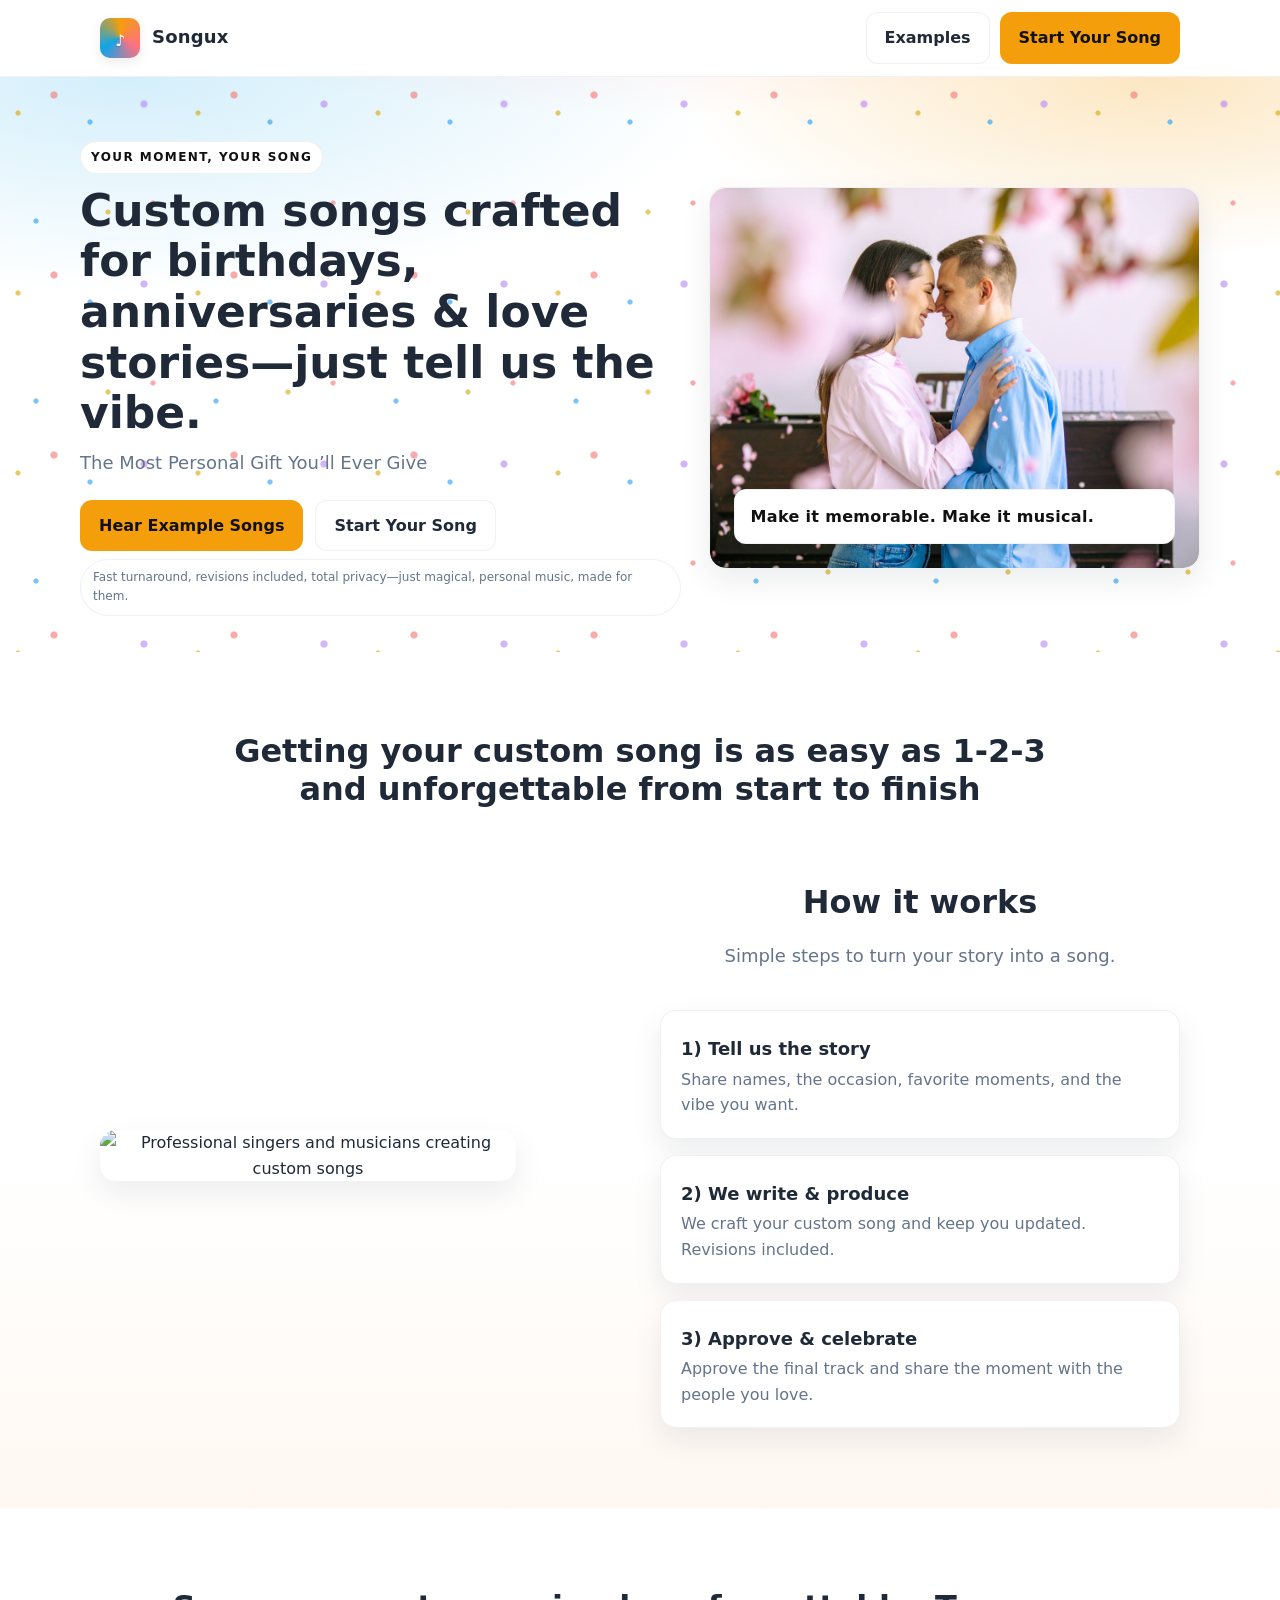
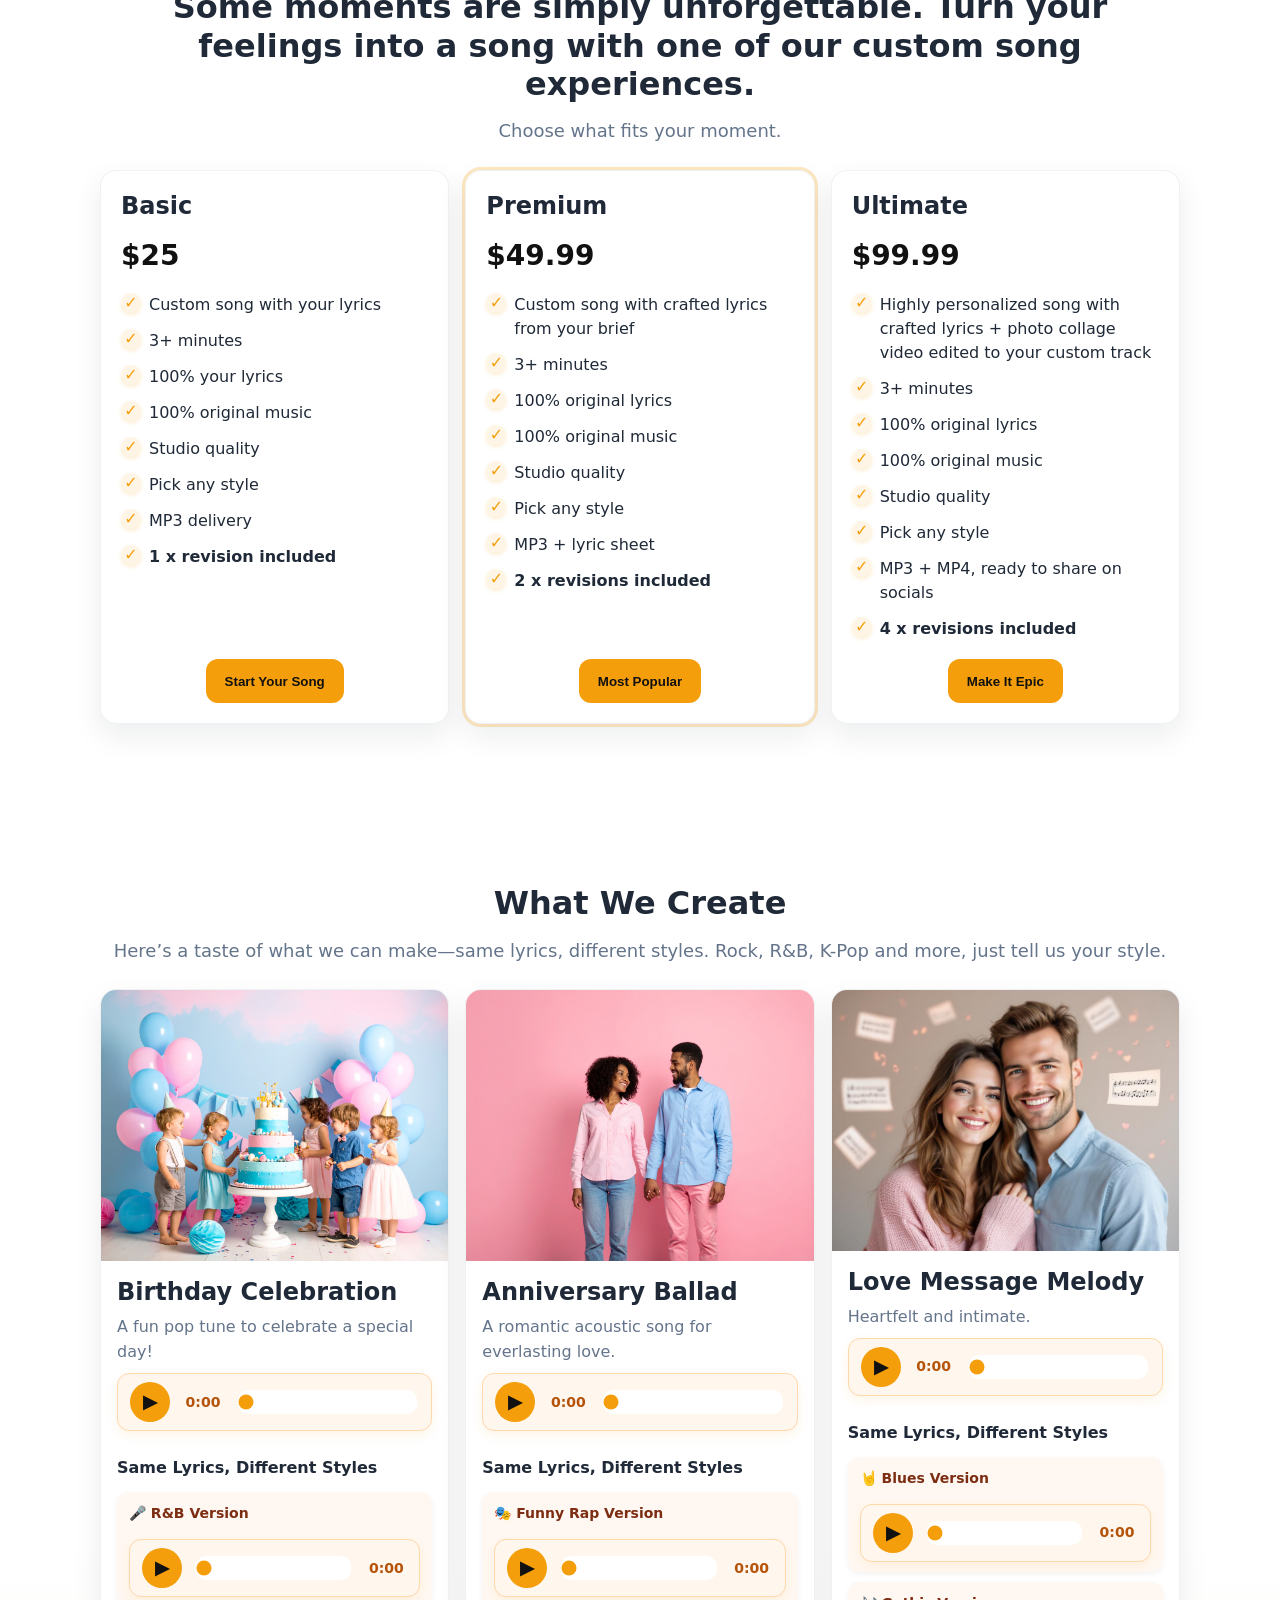
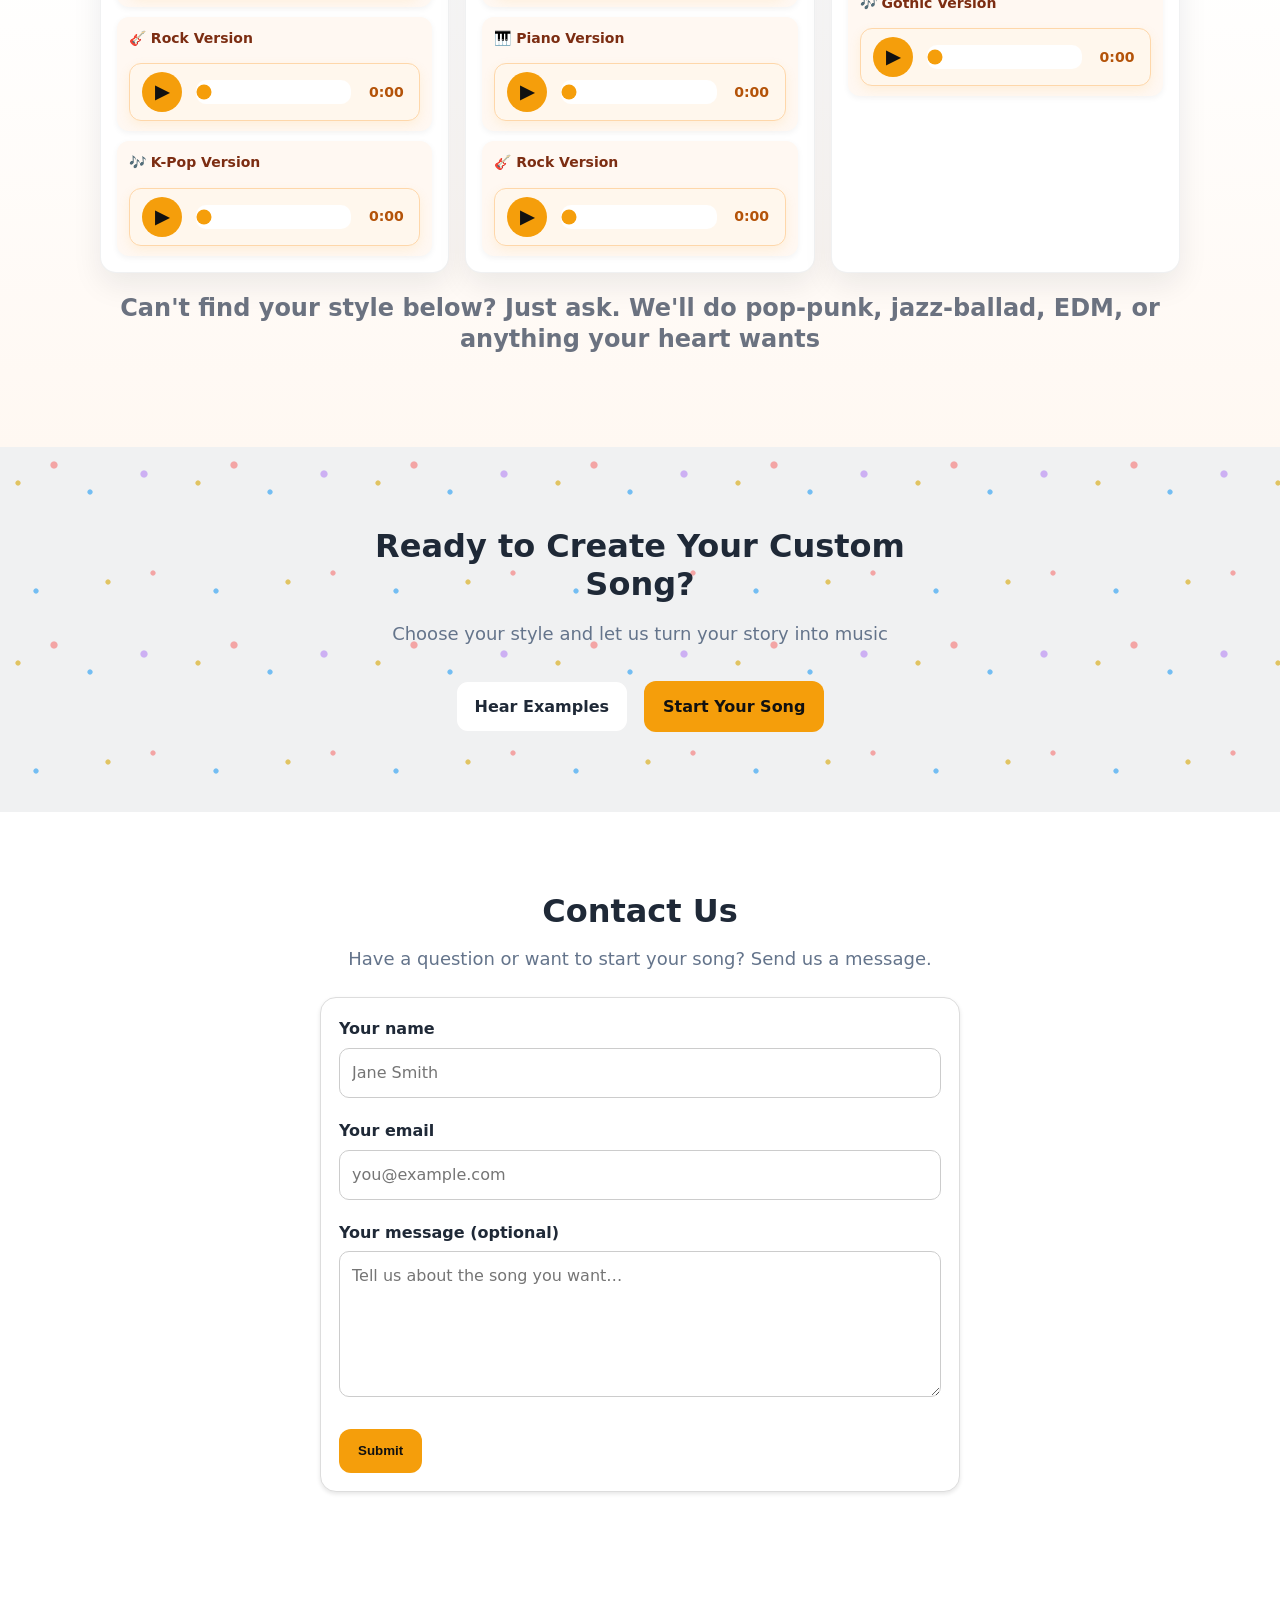
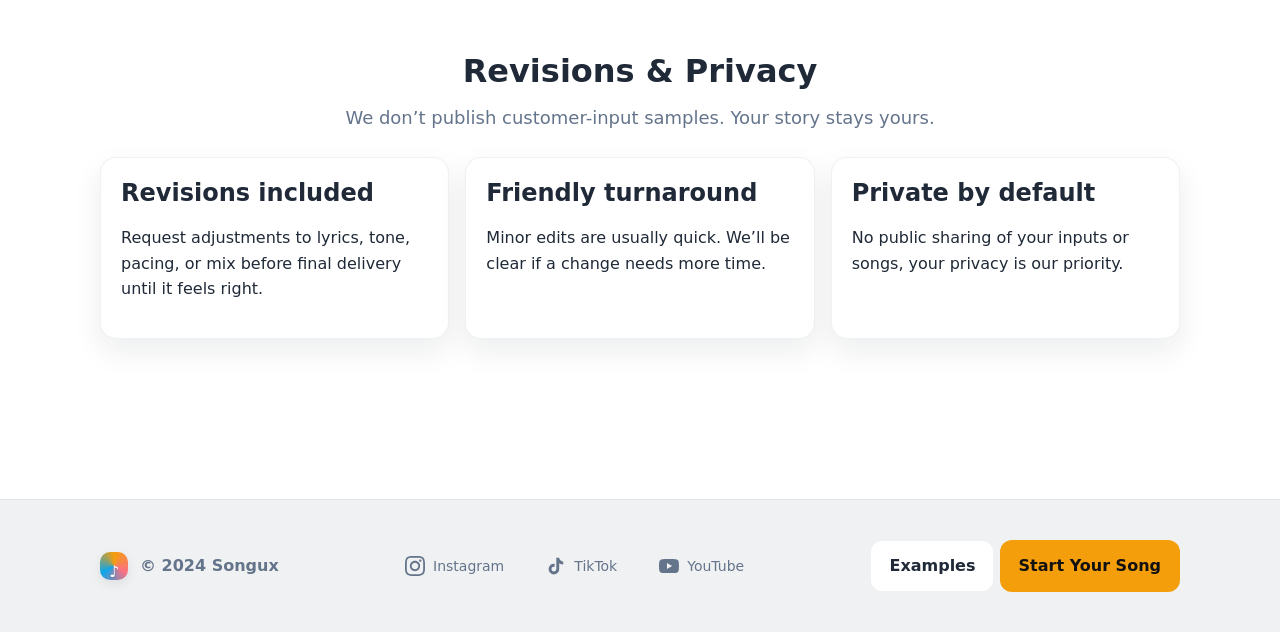
==== commit 0417addc: "Social links adding socil links to the footer" ====
--- a/index.html
+++ b/index.html
@@ -1,16 +1,7 @@
 <!DOCTYPE html>
 <html lang="en">
 <head>
-  <!-- <script src="google-analytics.js"></script> -->
-<!-- Google tag (gtag.js) -->
-<script async src="https://www.googletagmanager.com/gtag/js?id=G-YHJL0JSX3L"></script>
-<script>
-  window.dataLayer = window.dataLayer || [];
-  function gtag(){dataLayer.push(arguments);}
-  gtag('js', new Date());
-
-  gtag('config', 'G-YHJL0JSX3L');
-</script>
+  <script src="google-analytics.js"></script>
   
   <!-- Essentials -->
   <meta charset="utf-8" />
@@ -804,6 +795,26 @@
         <span class="brand-logo" aria-hidden="true"></span>
         <span>© 2024 Songux</span>
       </div>
+      <div class="footer-social">
+        <a href="https://www.instagram.com/songuxmusicgift/" target="_blank" rel="noopener noreferrer" class="social-link" aria-label="Follow us on Instagram">
+          <svg width="24" height="24" viewBox="0 0 24 24" fill="none" xmlns="http://www.w3.org/2000/svg">
+            <path d="M12 2.163c3.204 0 3.584.012 4.85.07 3.252.148 4.771 1.691 4.919 4.919.058 1.265.069 1.645.069 4.849 0 3.205-.012 3.584-.069 4.849-.149 3.225-1.664 4.771-4.919 4.919-1.266.058-1.644.07-4.85.07-3.204 0-3.584-.012-4.849-.07-3.26-.149-4.771-1.699-4.919-4.92-.058-1.265-.07-1.644-.07-4.849 0-3.204.013-3.583.07-4.849.149-3.227 1.664-4.771 4.919-4.919 1.266-.057 1.645-.069 4.849-.069zm0-2.163c-3.259 0-3.667.014-4.947.072-4.358.2-6.78 2.618-6.98 6.98-.059 1.281-.073 1.689-.073 4.948 0 3.259.014 3.668.072 4.948.2 4.358 2.618 6.78 6.98 6.98 1.281.058 1.689.072 4.948.072 3.259 0 3.668-.014 4.948-.072 4.354-.2 6.782-2.618 6.979-6.98.059-1.28.073-1.689.073-4.948 0-3.259-.014-3.667-.072-4.947-.196-4.354-2.617-6.78-6.979-6.98-1.281-.059-1.69-.073-4.949-.073zm0 5.838c-3.403 0-6.162 2.759-6.162 6.162s2.759 6.163 6.162 6.163 6.162-2.759 6.162-6.163c0-3.403-2.759-6.162-6.162-6.162zm0 10.162c-2.209 0-4-1.79-4-4 0-2.209 1.791-4 4-4s4 1.791 4 4c0 2.21-1.791 4-4 4zm6.406-11.845c-.796 0-1.441.645-1.441 1.44s.645 1.44 1.441 1.44c.795 0 1.439-.645 1.439-1.44s-.644-1.44-1.439-1.44z" fill="currentColor"/>
+          </svg>
+          <span>Instagram</span>
+        </a>
+        <a href="https://www.tiktok.com/@songuxyourmusicgift" target="_blank" rel="noopener noreferrer" class="social-link" aria-label="Follow us on TikTok">
+          <svg width="24" height="24" viewBox="0 0 24 24" fill="none" xmlns="http://www.w3.org/2000/svg">
+            <path d="M19.59 6.69a4.83 4.83 0 0 1-3.77-4.25V2h-3.45v13.67a2.89 2.89 0 0 1-5.2 1.74 2.89 2.89 0 0 1 2.31-4.64 2.93 2.93 0 0 1 .88.13V9.4a6.84 6.84 0 0 0-1-.05A6.33 6.33 0 0 0 5 20.1a6.34 6.34 0 0 0 10.86-4.43v-7a8.16 8.16 0 0 0 4.77 1.52v-3.4a4.85 4.85 0 0 1-1-.1z" fill="currentColor"/>
+          </svg>
+          <span>TikTok</span>
+        </a>
+        <a href="https://www.youtube.com/@SonguxYourMusicGift" target="_blank" rel="noopener noreferrer" class="social-link" aria-label="Subscribe to our YouTube channel">
+          <svg width="24" height="24" viewBox="0 0 24 24" fill="none" xmlns="http://www.w3.org/2000/svg">
+            <path d="M23.498 6.186a3.016 3.016 0 0 0-2.122-2.136C19.505 3.545 12 3.545 12 3.545s-7.505 0-9.377.505A3.017 3.017 0 0 0 .502 6.186C0 8.07 0 12 0 12s0 3.93.502 5.814a3.016 3.016 0 0 0 2.122 2.136c1.871.505 9.376.505 9.376.505s7.505 0 9.377-.505a3.015 3.015 0 0 0 2.122-2.136C24 15.93 24 12 24 12s0-3.93-.502-5.814zM9.545 15.568V8.432L15.818 12l-6.273 3.568z" fill="currentColor"/>
+          </svg>
+          <span>YouTube</span>
+        </a>
+      </div>
       <div>
         <a href="#examples" class="btn secondary">Examples</a>
         <a href="#pricing" class="btn primary">Start Your Song</a>
--- a/styles.css
+++ b/styles.css
@@ -927,6 +927,46 @@
 }
 
 /* ========================================
+   FOOTER SOCIAL MEDIA LINKS
+   ======================================== */
+.footer-social {
+  display: flex;
+  gap: 16px;
+  align-items: center;
+}
+
+.social-link {
+  display: flex;
+  align-items: center;
+  gap: 8px;
+  padding: 8px 12px;
+  border-radius: 8px;
+  color: var(--muted);
+  text-decoration: none;
+  font-size: 14px;
+  font-weight: 500;
+  transition: all 0.2s ease;
+  border: 1px solid transparent;
+}
+
+.social-link:hover {
+  color: var(--brand);
+  background: rgba(245, 158, 11, 0.1);
+  border-color: rgba(245, 158, 11, 0.2);
+  transform: translateY(-1px);
+}
+
+.social-link svg {
+  width: 20px;
+  height: 20px;
+  flex-shrink: 0;
+}
+
+.social-link span {
+  white-space: nowrap;
+}
+
+/* ========================================
    MOBILE STICKY NAVIGATION
    ======================================== */
 .m-sticky {
@@ -1234,6 +1274,22 @@
     justify-content: center;
   }
   
+  .footer-social {
+    justify-content: center;
+    flex-wrap: wrap;
+    gap: 12px;
+  }
+  
+  .social-link {
+    padding: 6px 10px;
+    font-size: 13px;
+  }
+  
+  .social-link svg {
+    width: 18px;
+    height: 18px;
+  }
+  
   .plan ul li::before {
     width: 18px;
     height: 18px;
@@ -1422,6 +1478,20 @@
   
   .footer-inner {
     gap: 12px;
+  }
+  
+  .footer-social {
+    gap: 8px;
+  }
+  
+  .social-link {
+    padding: 5px 8px;
+    font-size: 12px;
+  }
+  
+  .social-link svg {
+    width: 16px;
+    height: 16px;
   }
   
   .m-sticky {
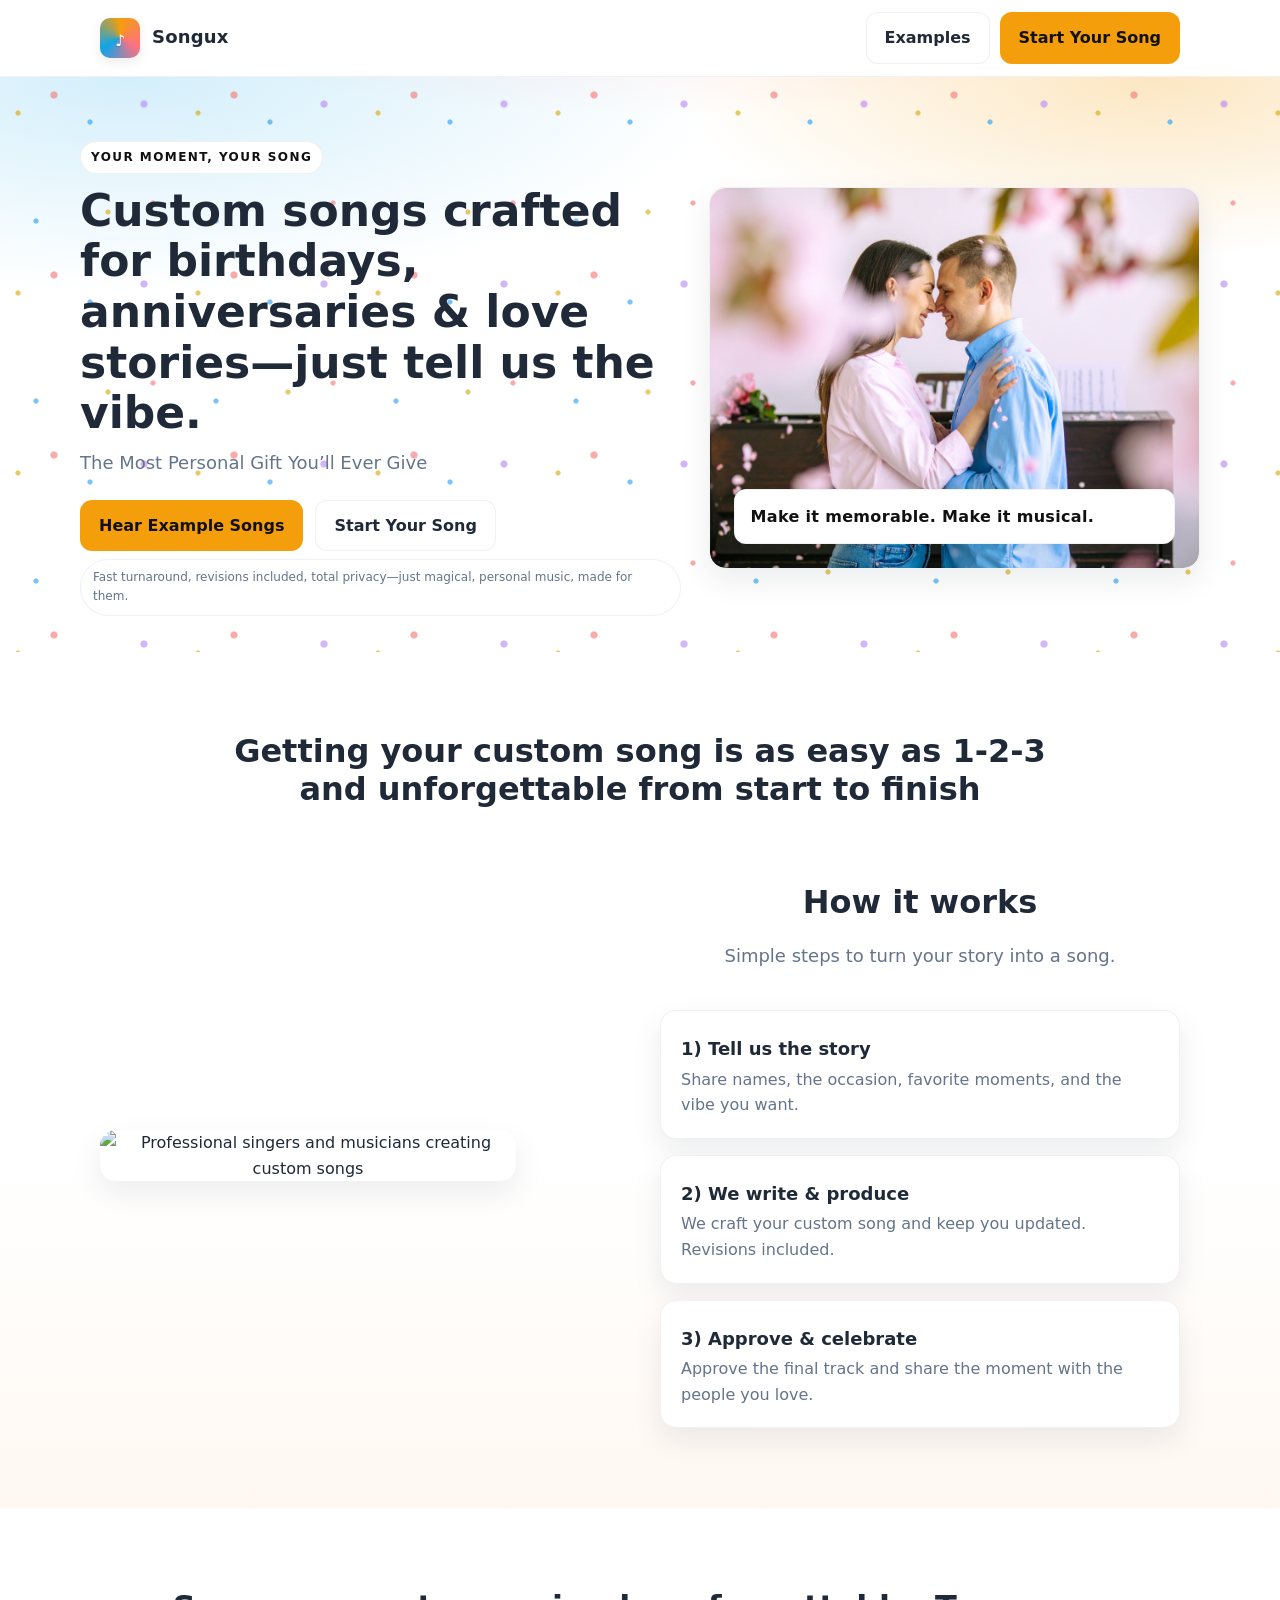
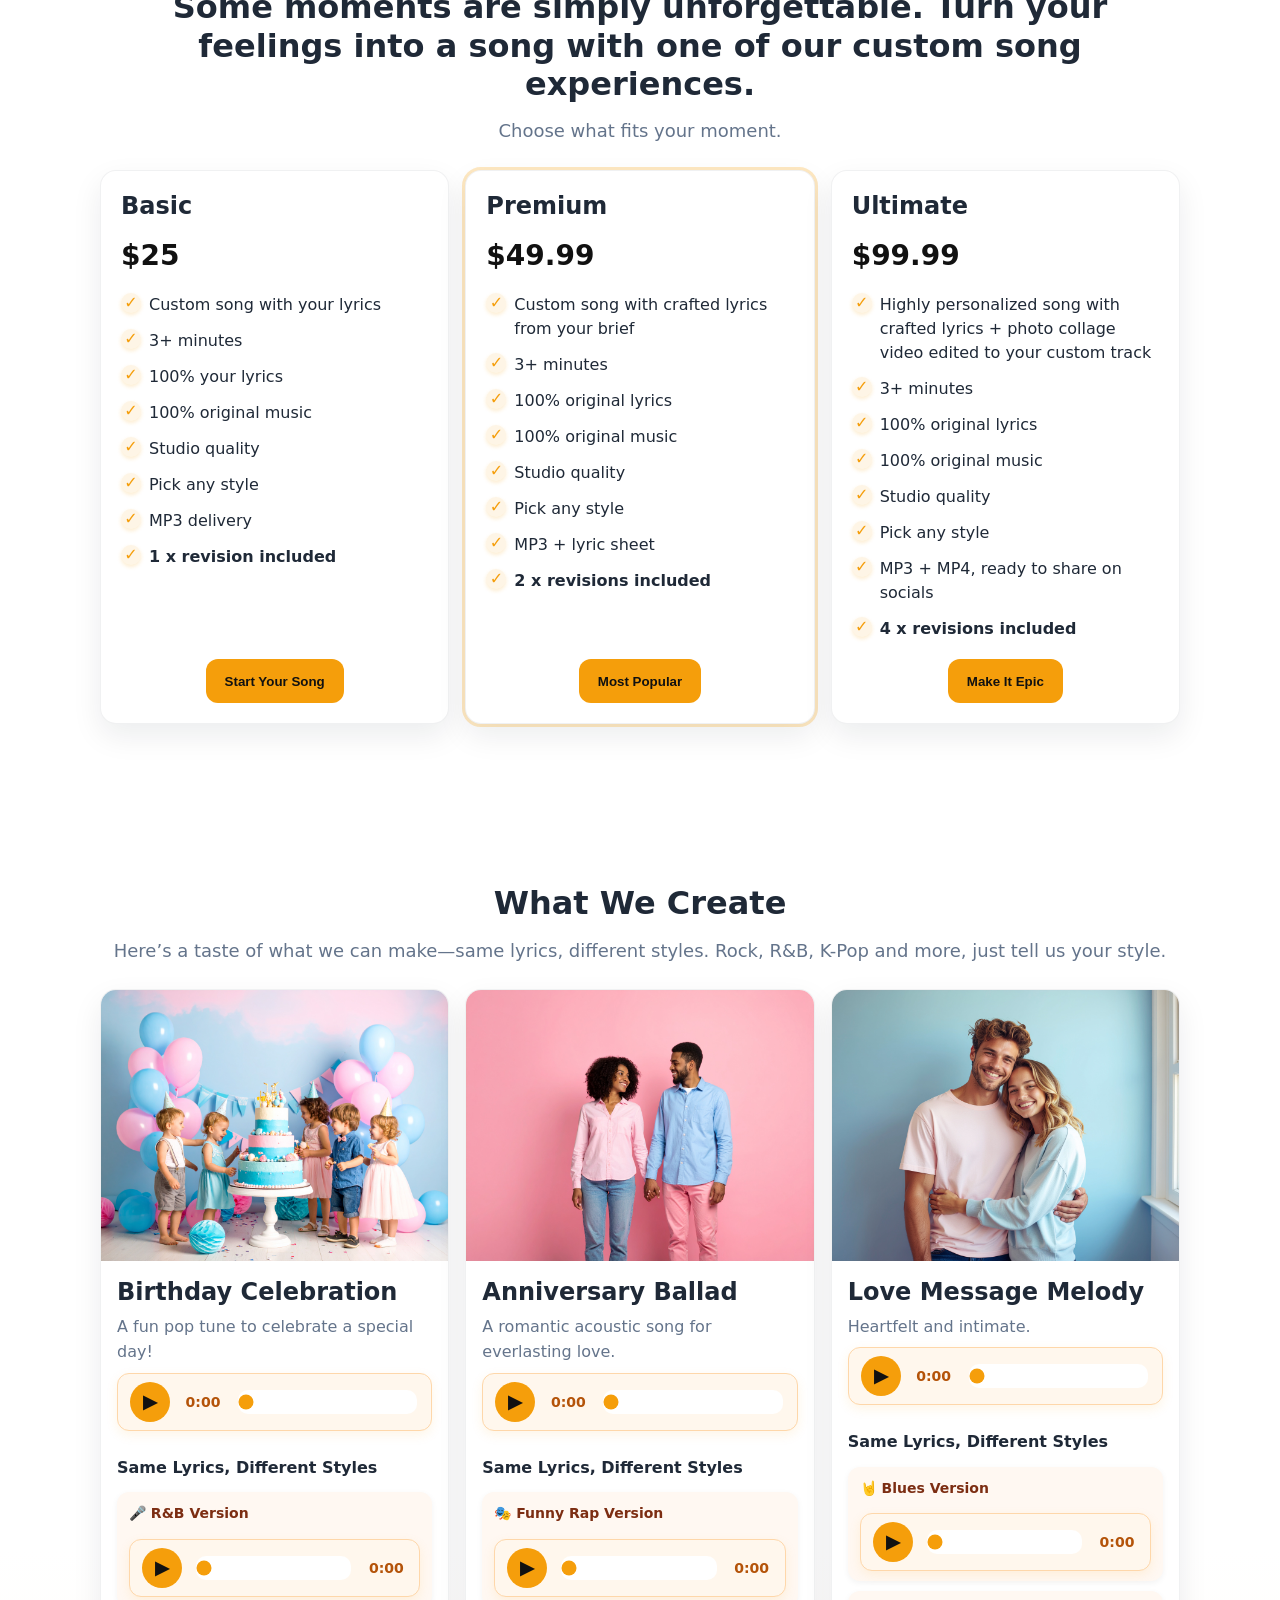
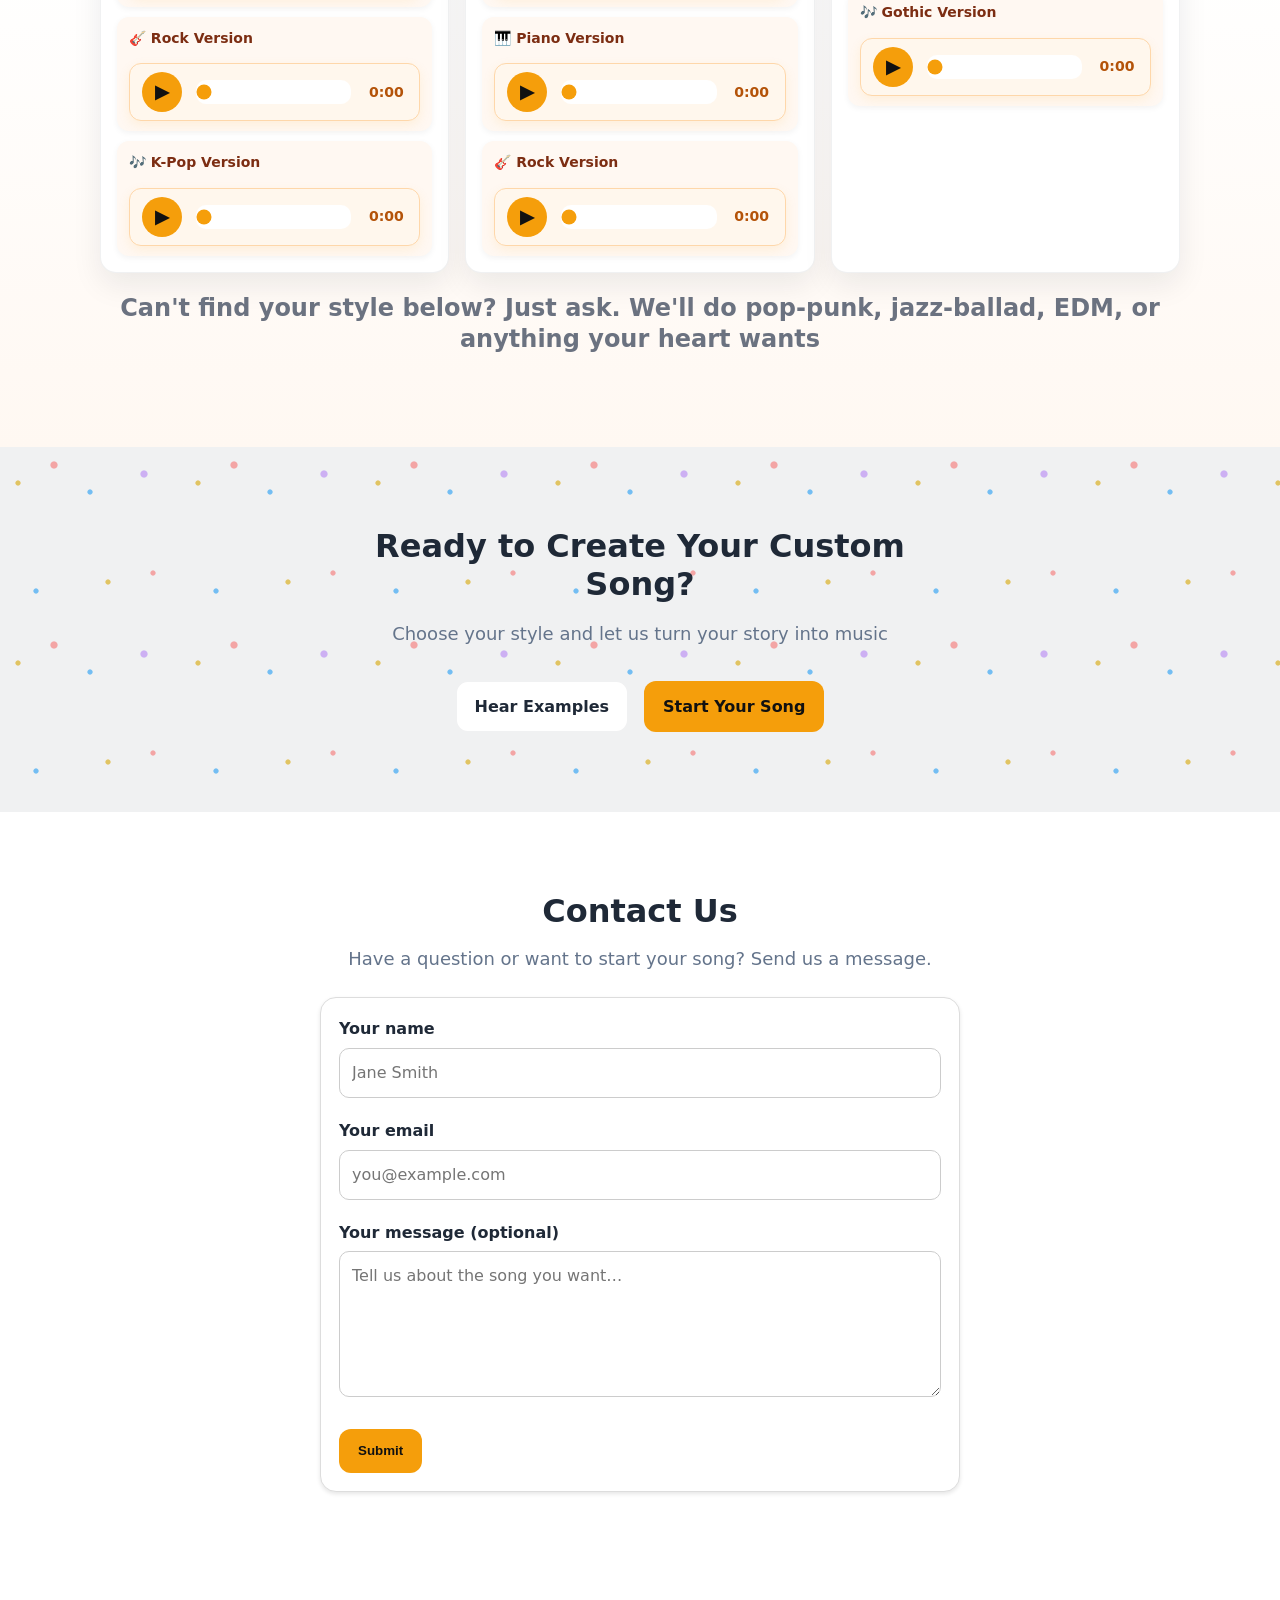
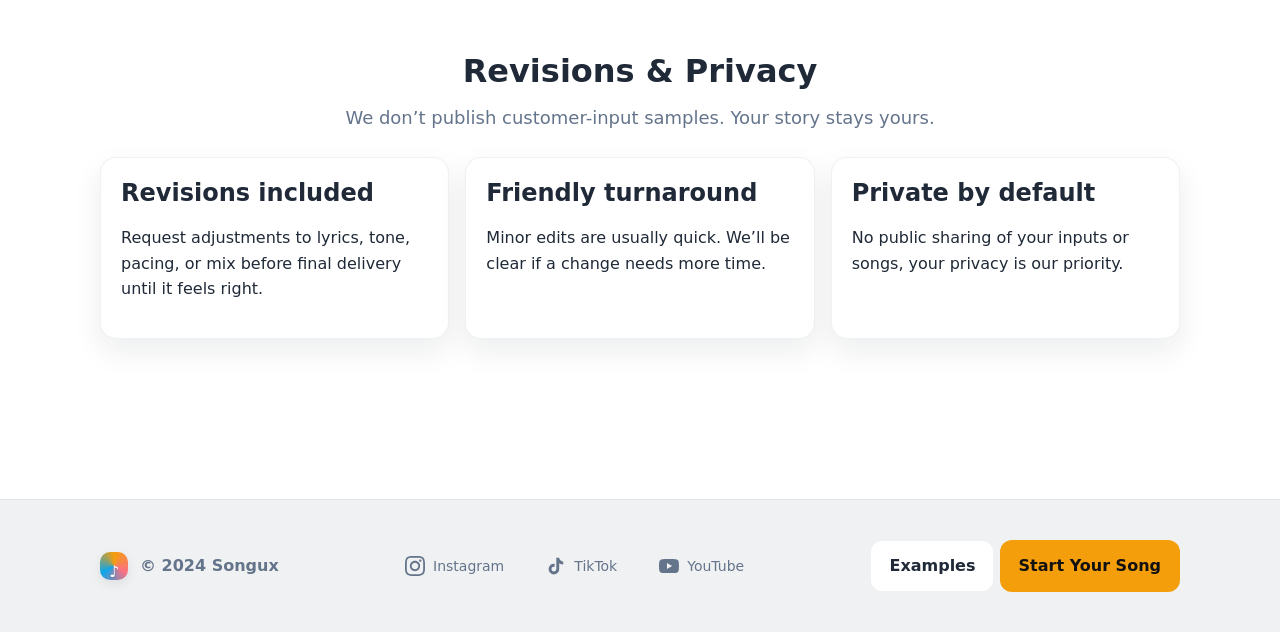
==== commit 5f9a77a8: "Love msg image change" ====
--- a/index.html
+++ b/index.html
@@ -1,7 +1,8 @@
 <!DOCTYPE html>
 <html lang="en">
 <head>
-  <script src="google-analytics.js"></script>
+<script src="google-analytics.js"></script>
+
   
   <!-- Essentials -->
   <meta charset="utf-8" />
@@ -427,7 +428,7 @@
         </article>
 
                  <article class="example">
-           <img src="assets/images/Happy Couple/Custom AI Song Flux_happy couple, mid 20s, love, pink and blue tones, good looking people, musical scores 158808.jpg" alt="Custom love message melody in heartfelt intimate style" />
+           <img src="assets/images/Happy Couple/young_couple.jpg" alt="Custom love message melody in heartfelt intimate style" />
           <div class="content">
             <h3>Love Message Melody</h3>
             <p>Heartfelt and intimate.</p>
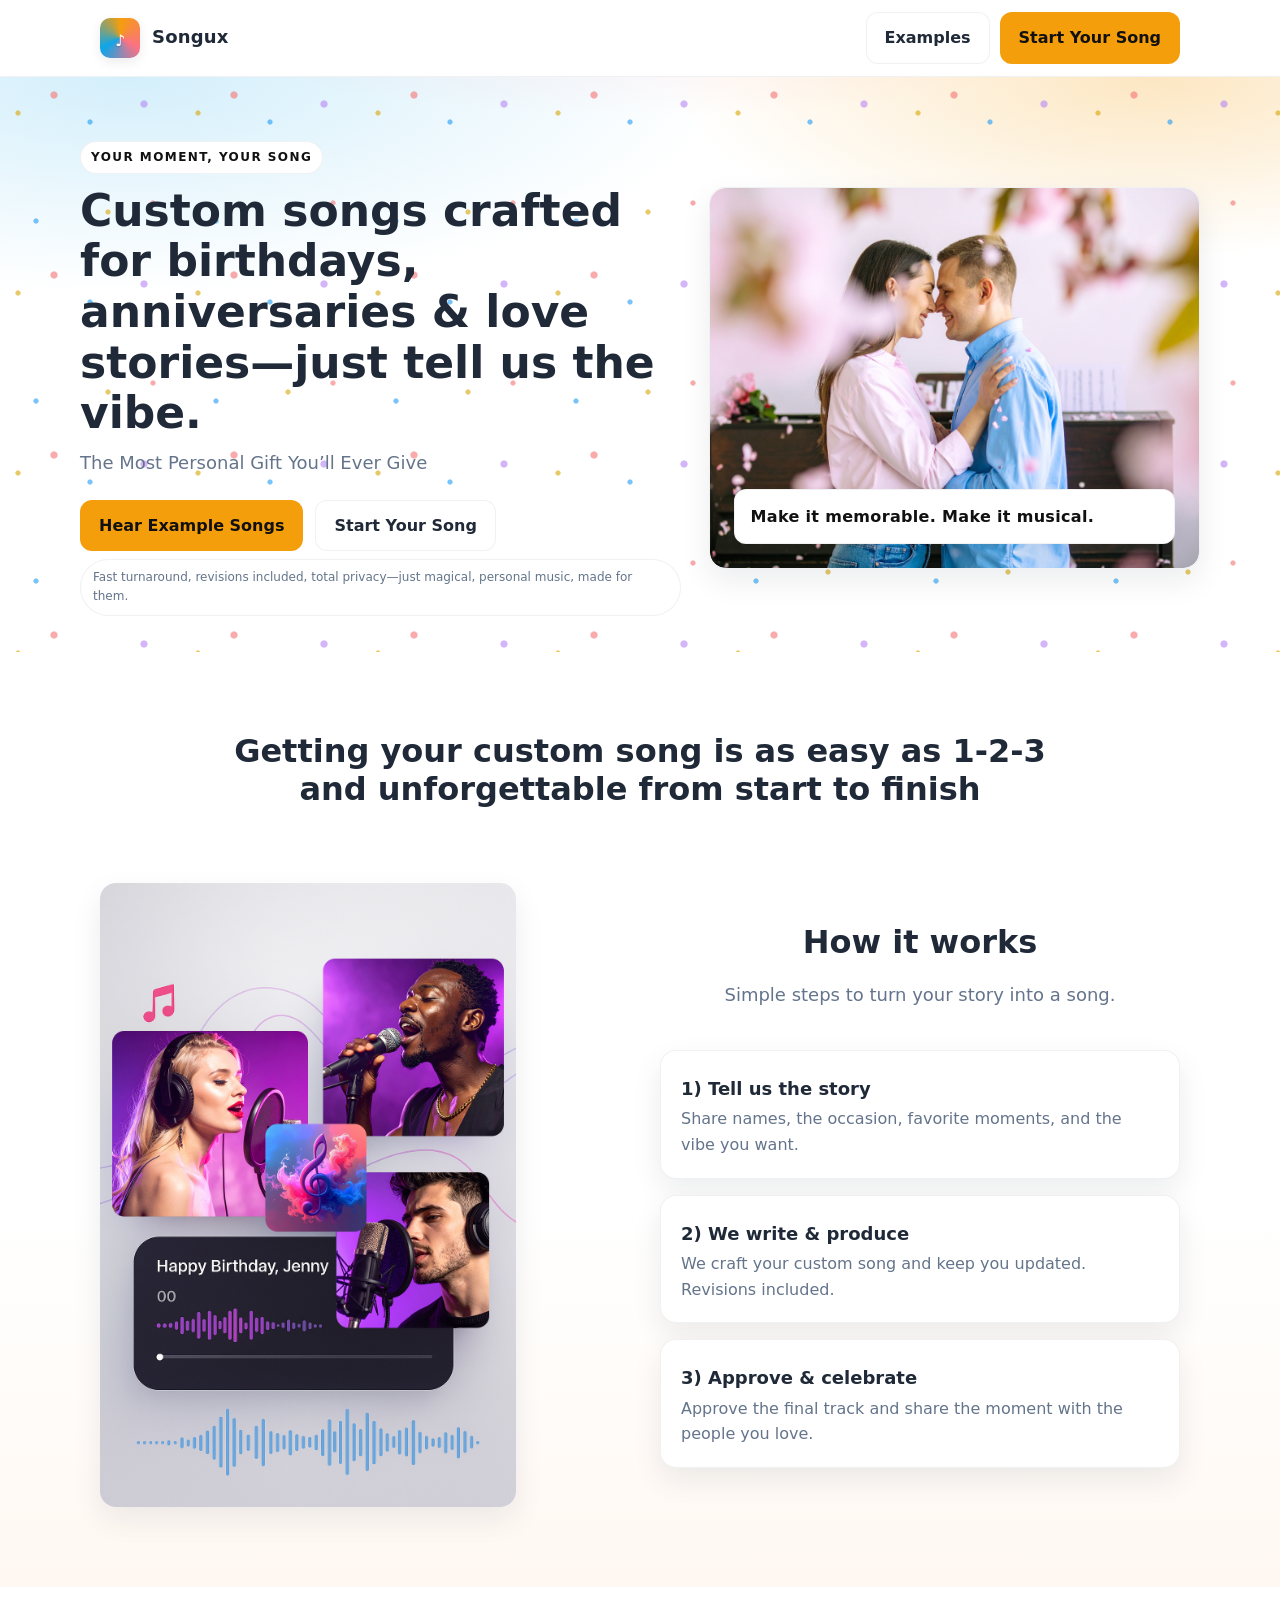
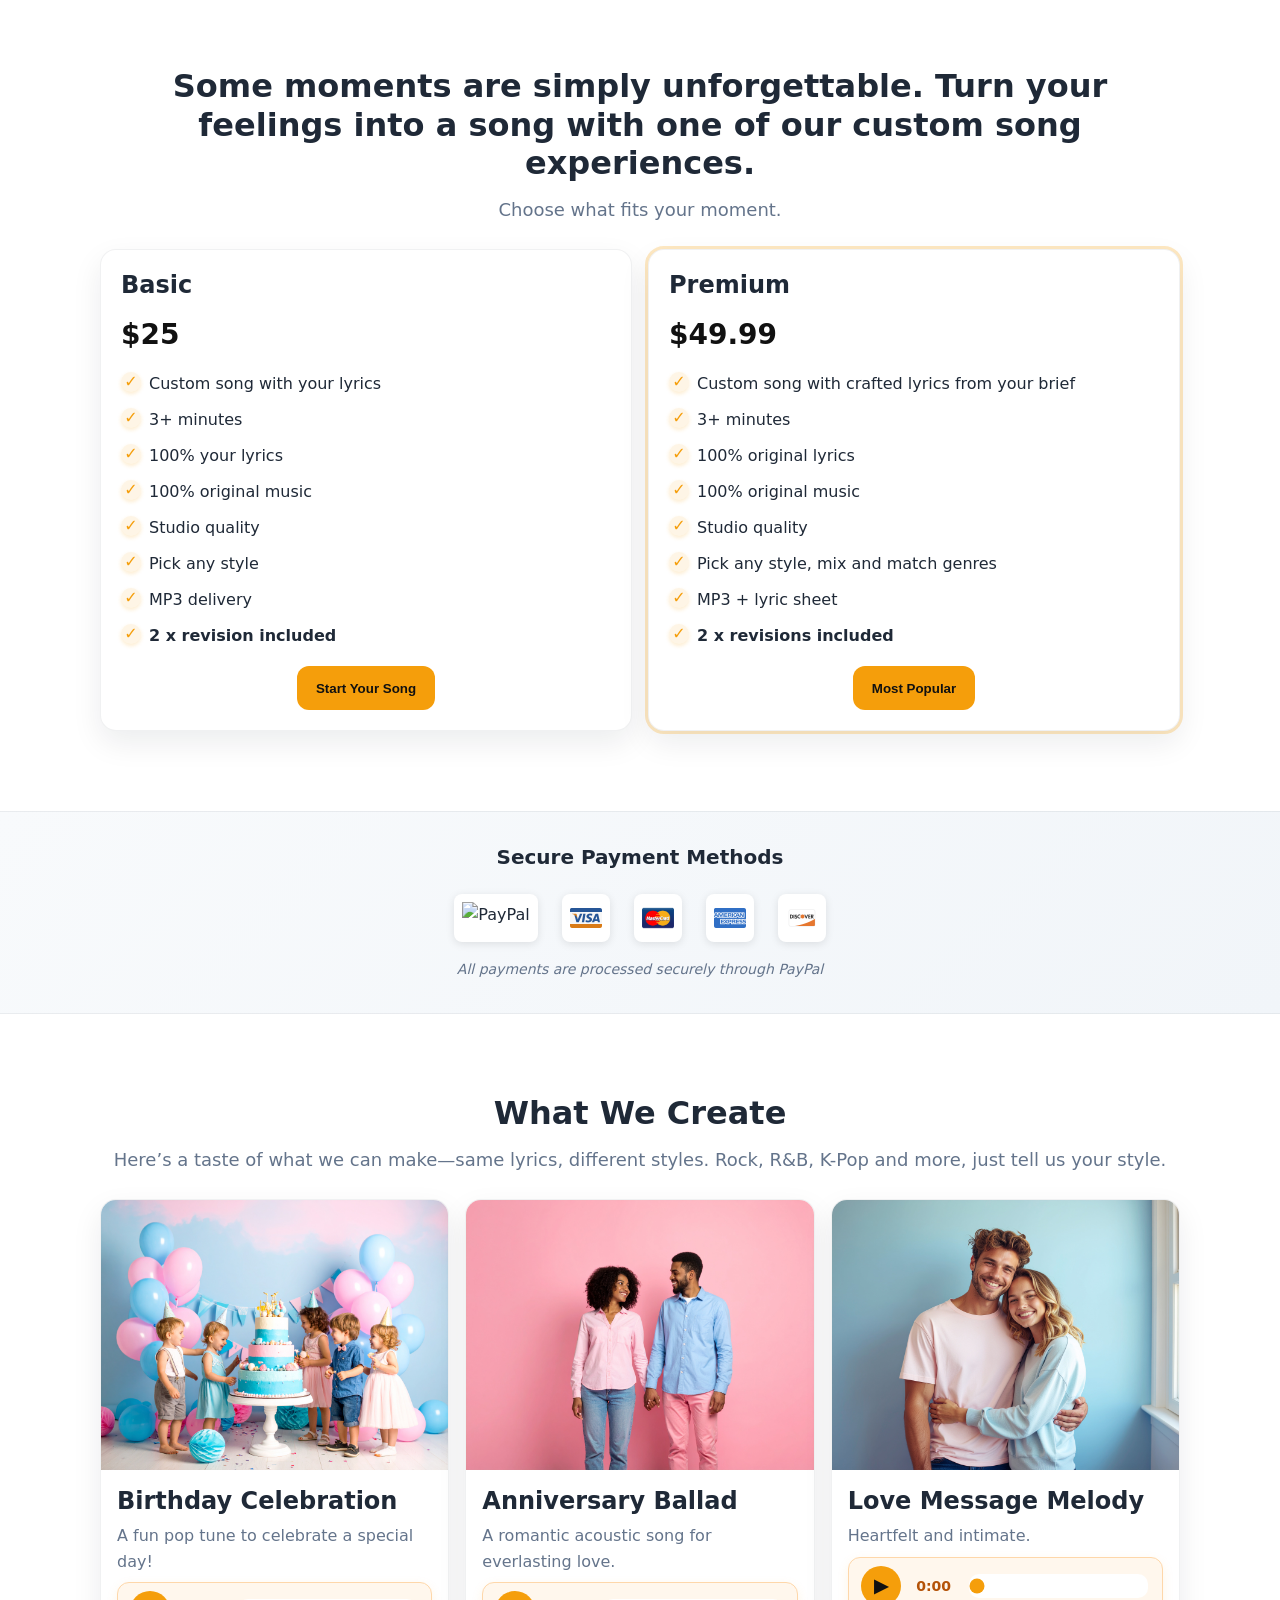
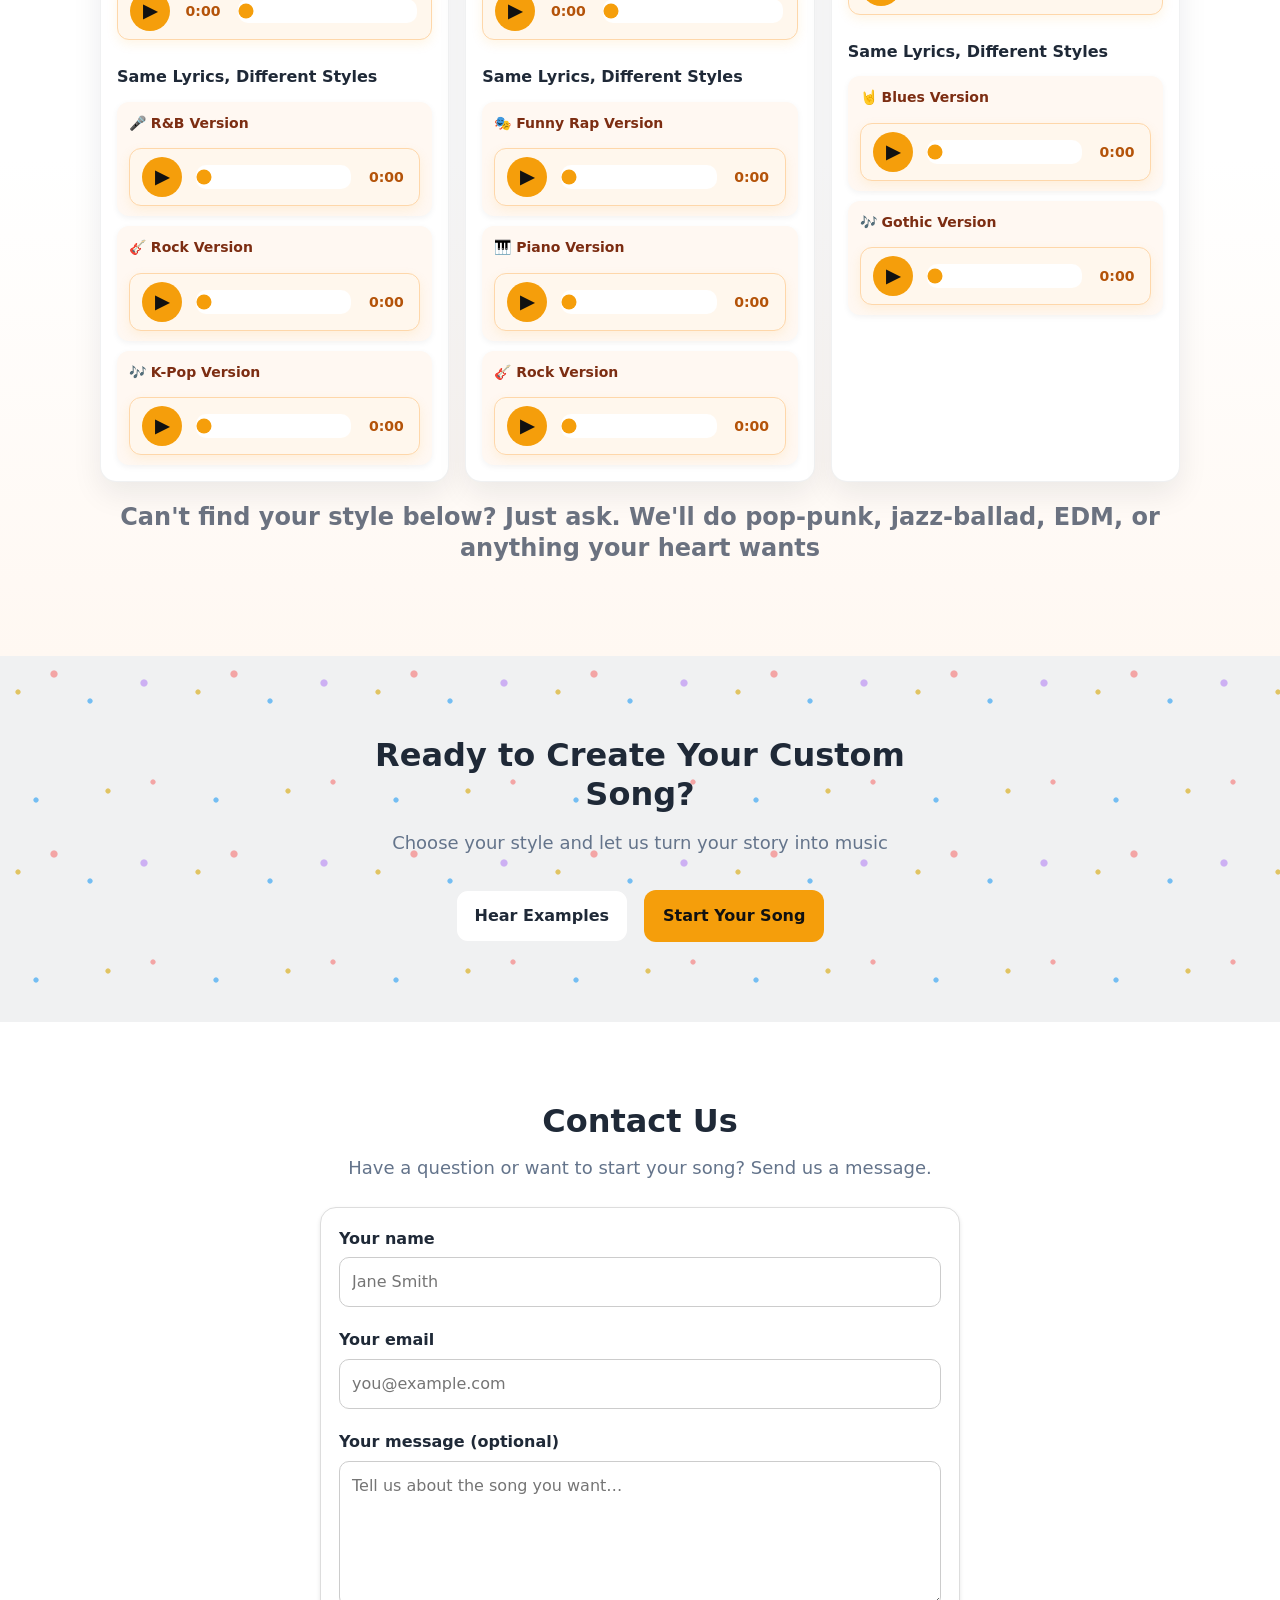
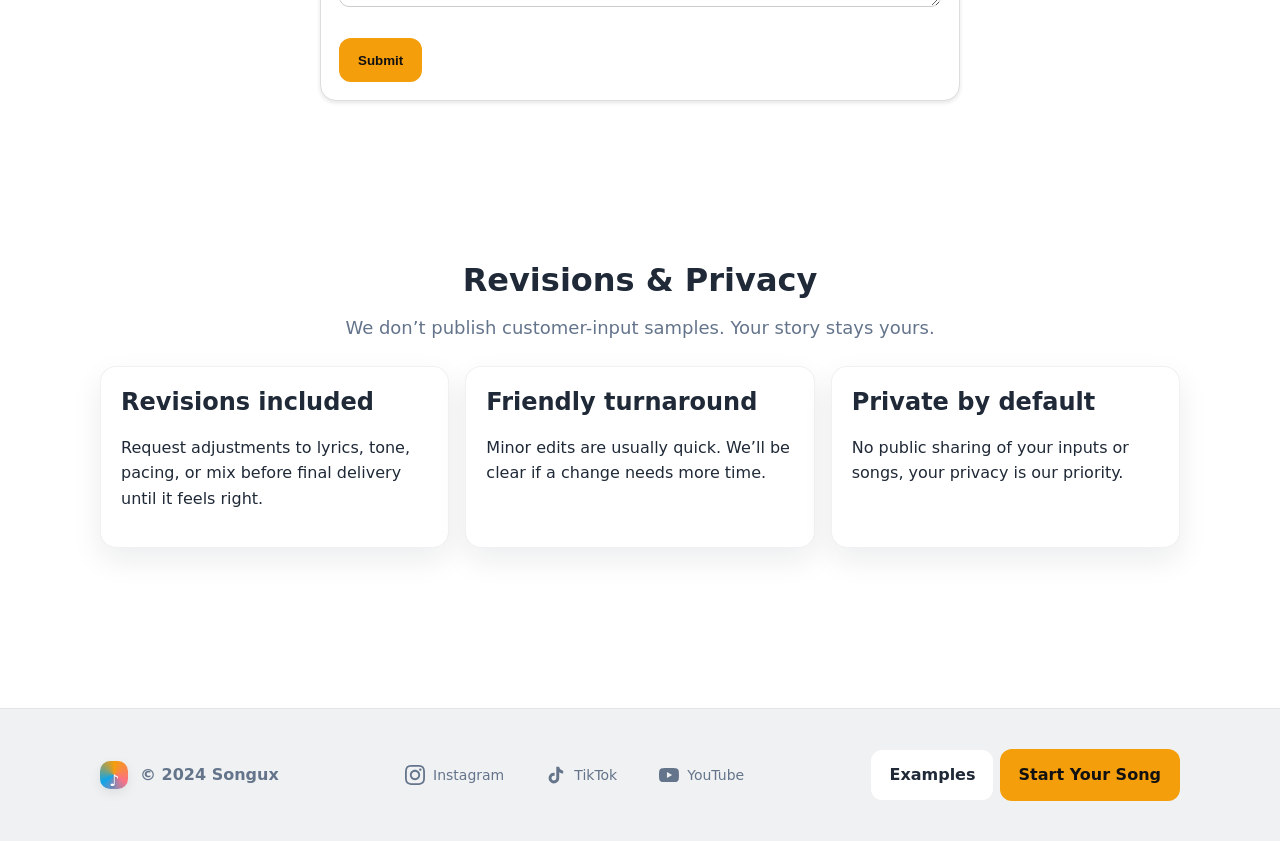
==== commit 5801c86b: "payment icons  and page updates" ====
--- a/index.html
+++ b/index.html
@@ -217,7 +217,7 @@
 
       <div class="how-it-works-grid" style="margin-top: 75px;">
                  <div class="how-image">
-           <img src="https://songux.com/assets/images/singers.png" alt="Professional singers and musicians creating custom songs" />
+           <img src="assets/images/singers-main-page.png" alt="Professional singers and musicians creating custom songs" />
         </div>
         <div class="how-steps">
           <h2 class="center" style="margin-bottom: 4px;">How it works</h2>
@@ -259,7 +259,7 @@
               <li>Studio quality</li>
               <li>Pick any style </li>
               <li>MP3 delivery</li>
-              <li><strong>1 x revision included</strong></li>
+              <li><strong>2 x revision included</strong></li>
             </ul>
           </div>
           <!-- PayPal -->
@@ -281,7 +281,7 @@
               <li>100% original lyrics</li>
               <li>100% original music</li>
               <li>Studio quality</li>
-              <li>Pick any style </li>
+              <li>Pick any style, mix and match genres</li>
               <li>MP3 + lyric sheet</li>
               <li><strong>2 x revisions included</strong></li>
             </ul>
@@ -294,28 +294,42 @@
           </form>
         </div>
 
-        <div class="plan" role="listitem" data-package="Ultimate">
-          <div>
-            <h3>Ultimate</h3>
-            <div class="price">$99.99</div>
-            <ul>
-              <li>Highly personalized song with crafted lyrics + photo collage video edited to your custom track</li>
-              <li>3+ minutes</li>
-              <li>100% original lyrics</li>
-              <li>100% original music</li>
-              <li>Studio quality</li>
-              <li>Pick any style </li>
-              <li>MP3 + MP4, ready to share on socials</li>
-              <li><strong>4 x revisions included</strong></li>
-            </ul>
-          </div>
-          <form action="https://www.paypal.com/cgi-bin/webscr" method="post" target="_top" style="margin-top:auto;text-align:center">
-            <input type="hidden" name="cmd" value="_s-xclick" />
-            <input type="hidden" name="hosted_button_id" value="E3XDEL9GG4SXY" />
-            <input type="hidden" name="custom" value="package=Ultimate" />
-            <button type="submit" class="btn primary">Make It Epic</button>
-          </form>
-        </div>
+      </div>
+    </div>
+  </section>
+
+  <!-- Payment Methods Strip -->
+  <section class="payment-strip">
+    <div class="container">
+      <div class="payment-content">
+        <h3 class="center">Secure Payment Methods</h3>
+        <div class="payment-icons">
+          <!-- PayPal -->
+          <div class="payment-icon">
+            <img src="https://www.paypalobjects.com/webstatic/mktg/logo/pp_cc_mark_37x23.jpg" alt="PayPal" />
+          </div>
+          
+          <!-- Visa -->
+          <div class="payment-icon">
+            <img src="assets/images/PAYMENT_ICONS/206684_visa_method_card_payment_icon.png" alt="Visa" />
+          </div>
+          
+          <!-- Mastercard -->
+          <div class="payment-icon">
+            <img src="assets/images/PAYMENT_ICONS/70593_mastercard_curved_icon.png" alt="Mastercard" />
+          </div>
+          
+          <!-- American Express -->
+          <div class="payment-icon">
+            <img src="assets/images/PAYMENT_ICONS/206682_american_express_method_card_payment_icon.png" alt="American Express" />
+          </div>
+          
+          <!-- Discover -->
+          <div class="payment-icon">
+            <img src="assets/images/PAYMENT_ICONS/1933701_charge_credit card_discover_payment_icon.png" alt="Discover" />
+          </div>
+        </div>
+        <p class="center payment-note">All payments are processed securely through PayPal</p>
       </div>
     </div>
   </section>
--- a/styles.css
+++ b/styles.css
@@ -390,6 +390,65 @@
 }
 
 /* ========================================
+   PAYMENT STRIP
+   ======================================== */
+.payment-strip {
+  background: linear-gradient(135deg, #f8fafc 0%, #f1f5f9 100%);
+  border-top: 1px solid var(--ring);
+  border-bottom: 1px solid var(--ring);
+  padding: 2rem 0;
+}
+
+.payment-content {
+  text-align: center;
+}
+
+.payment-content h3 {
+  margin: 0 0 1.5rem 0;
+  font-size: 1.25rem;
+  font-weight: 600;
+  color: var(--text);
+}
+
+.payment-icons {
+  display: flex;
+  justify-content: center;
+  align-items: center;
+  gap: 1.5rem;
+  flex-wrap: wrap;
+  margin-bottom: 1rem;
+}
+
+.payment-icon {
+  display: flex;
+  align-items: center;
+  justify-content: center;
+  padding: 0.5rem;
+  background: white;
+  border-radius: 8px;
+  box-shadow: 0 2px 8px rgba(0, 0, 0, 0.1);
+  transition: transform 0.2s ease, box-shadow 0.2s ease;
+}
+
+.payment-icon:hover {
+  transform: translateY(-2px);
+  box-shadow: 0 4px 12px rgba(0, 0, 0, 0.15);
+}
+
+.payment-icon img {
+  height: 32px;
+  width: auto;
+  max-width: 120px;
+}
+
+.payment-note {
+  font-size: 0.875rem;
+  color: var(--muted);
+  margin: 0;
+  font-style: italic;
+}
+
+/* ========================================
    STEPS & CARDS
    ======================================== */
 .steps {
@@ -1030,7 +1089,7 @@
 
 @media (min-width: 900px) {
   .pricing {
-    grid-template-columns: repeat(3, 1fr);
+    grid-template-columns: repeat(2, 1fr);
   }
   
   .examples {
@@ -1082,6 +1141,22 @@
 @media (max-width: 768px) {
   .container {
     padding: 0 16px;
+  }
+  
+  .payment-strip {
+    padding: 1.5rem 0;
+  }
+  
+  .payment-icons {
+    gap: 1rem;
+  }
+  
+  .payment-icon {
+    padding: 0.4rem;
+  }
+  
+  .payment-icon img {
+    height: 28px;
   }
   
   .hero .container {
@@ -1310,6 +1385,31 @@
 @media (max-width: 480px) {
   .container {
     padding: 0 12px;
+  }
+  
+  .payment-strip {
+    padding: 1rem 0;
+  }
+  
+  .payment-icons {
+    gap: 0.75rem;
+  }
+  
+  .payment-icon {
+    padding: 0.3rem;
+  }
+  
+  .payment-icon img {
+    height: 24px;
+  }
+  
+  .payment-content h3 {
+    font-size: 1.1rem;
+    margin-bottom: 1rem;
+  }
+  
+  .payment-note {
+    font-size: 0.8rem;
   }
   
   .hero .container {
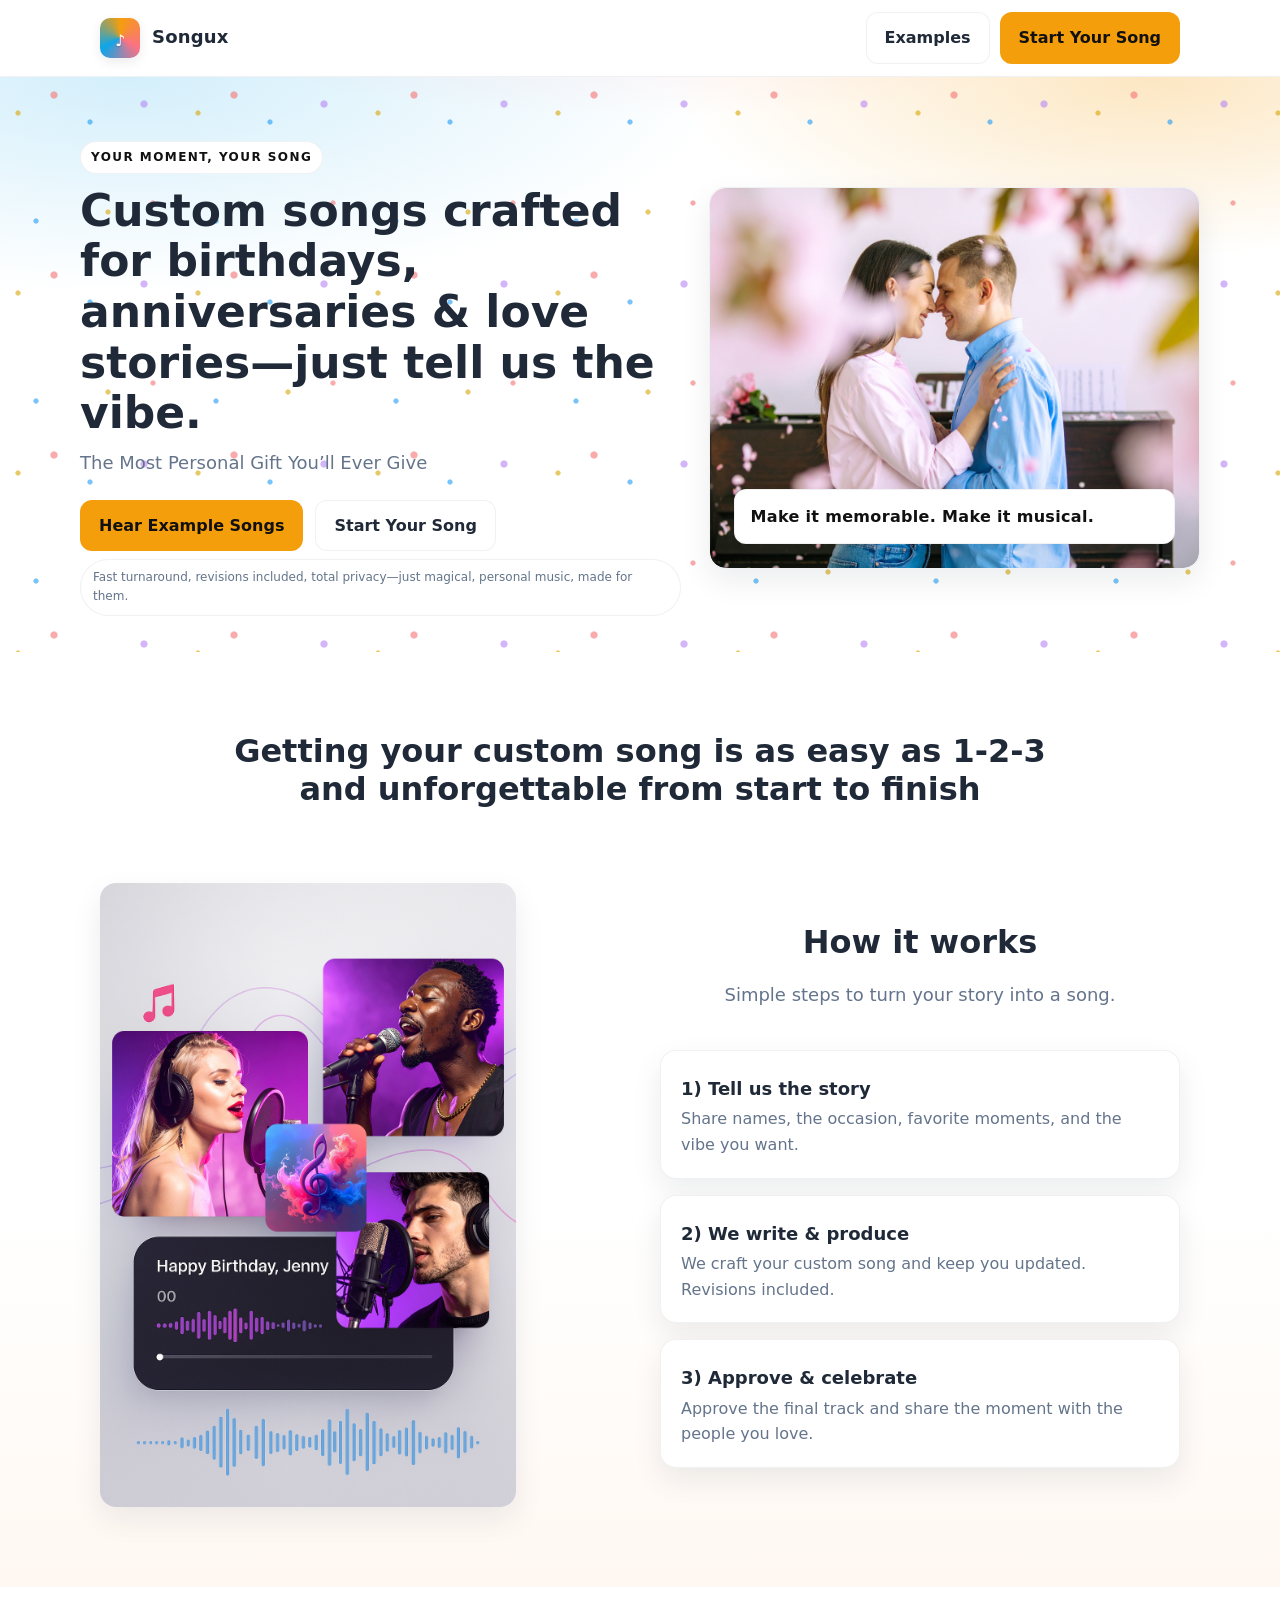
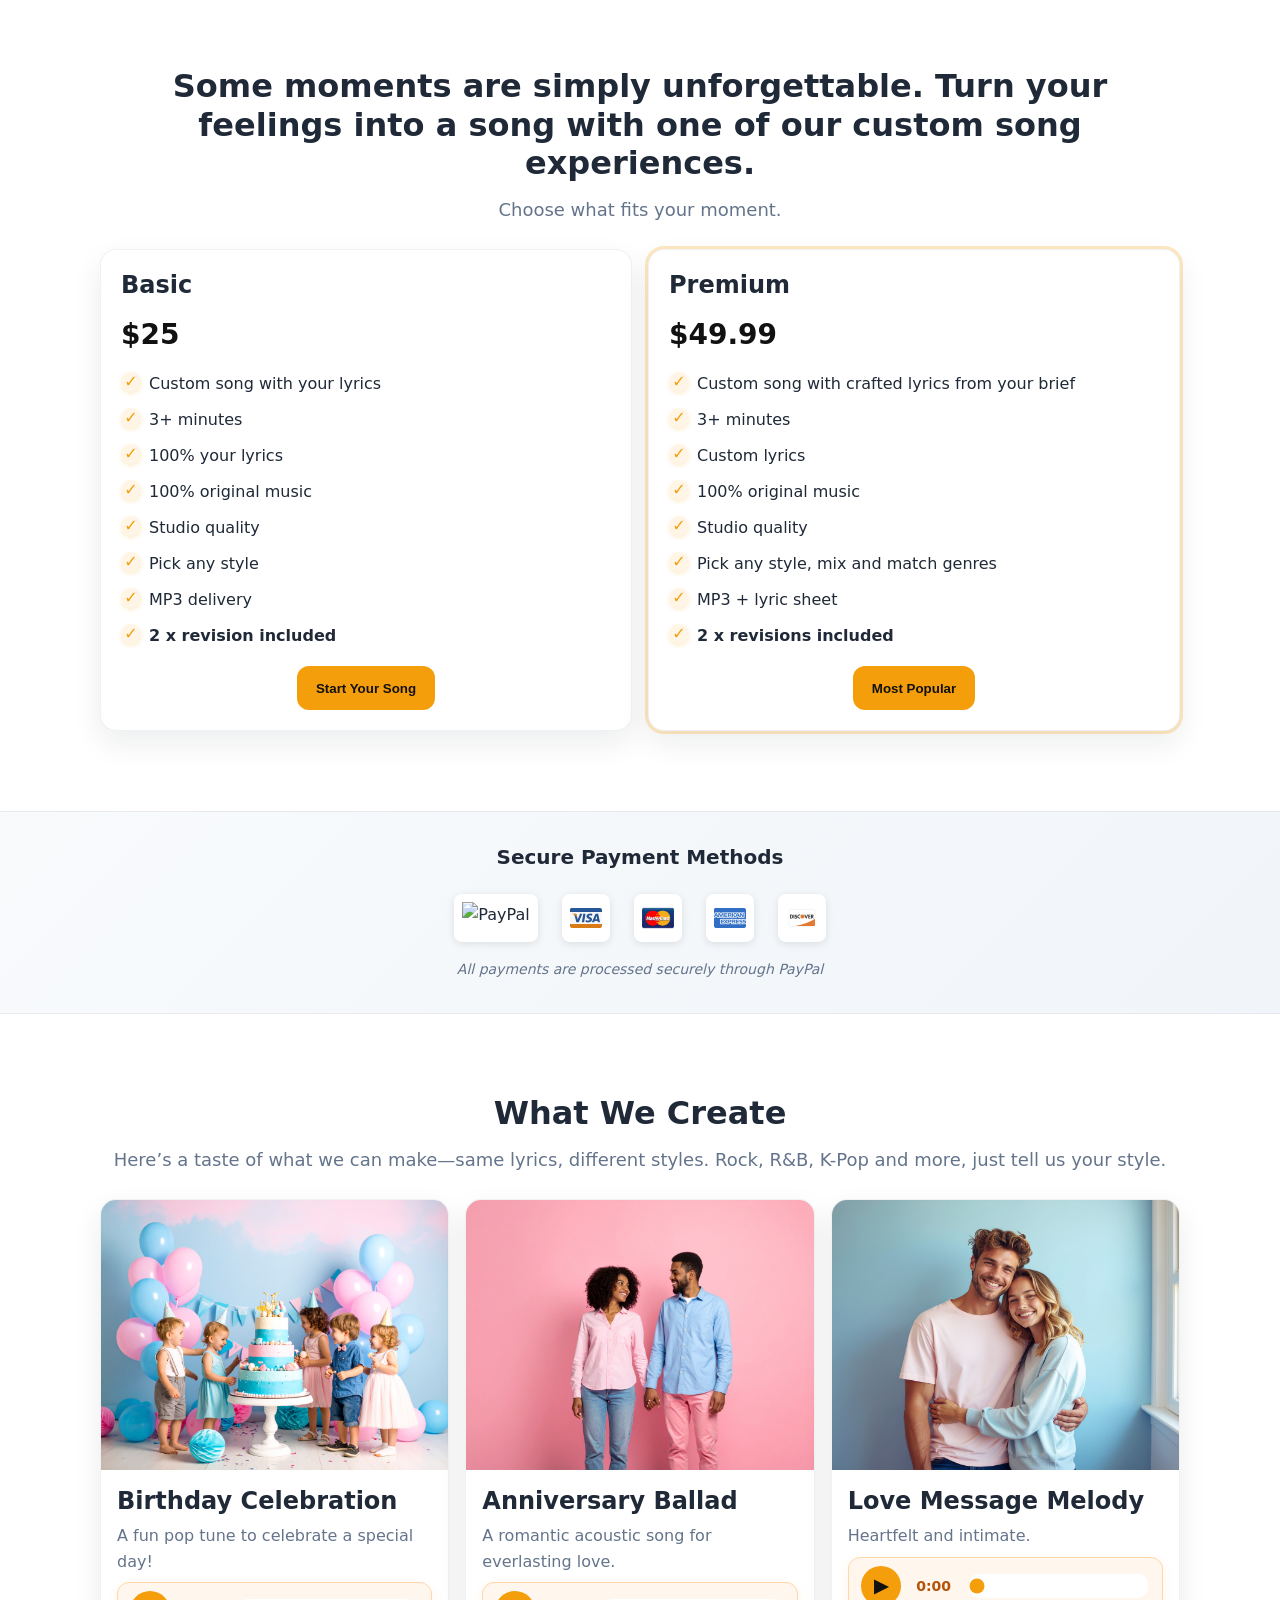
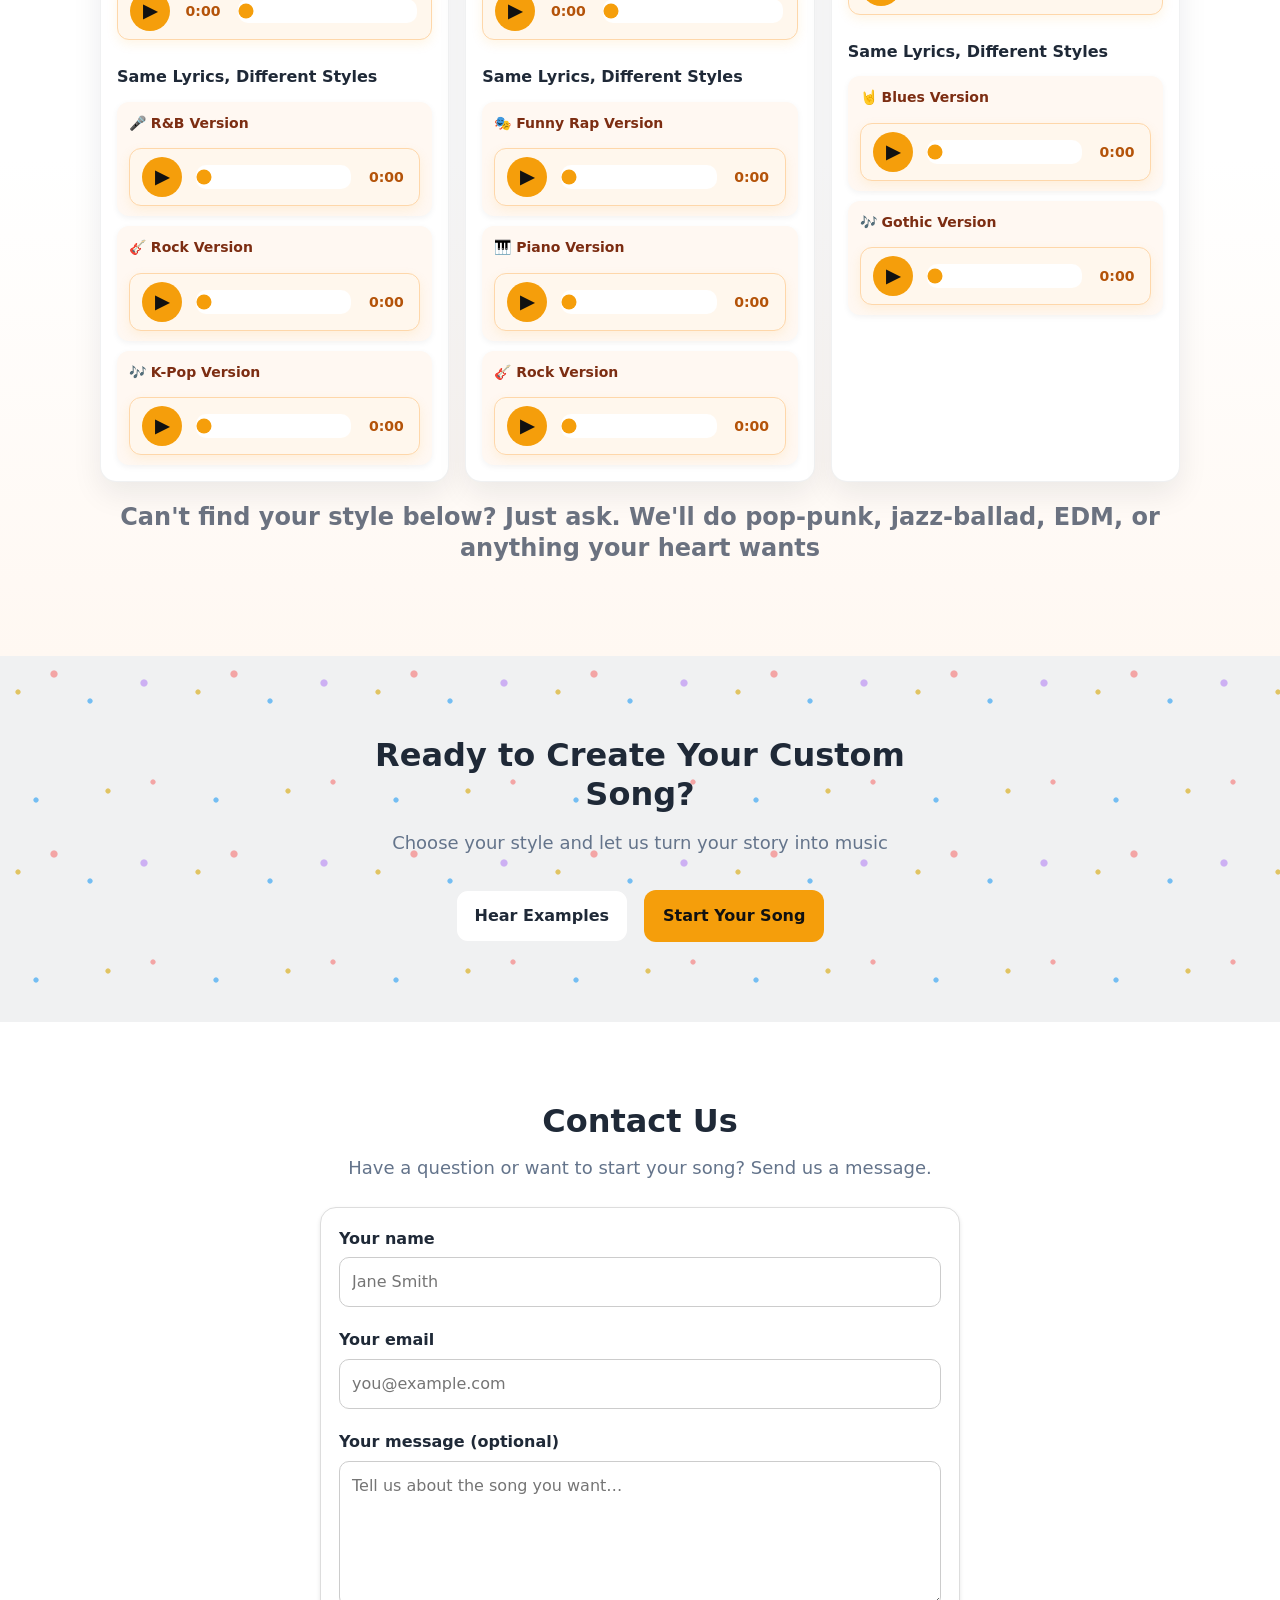
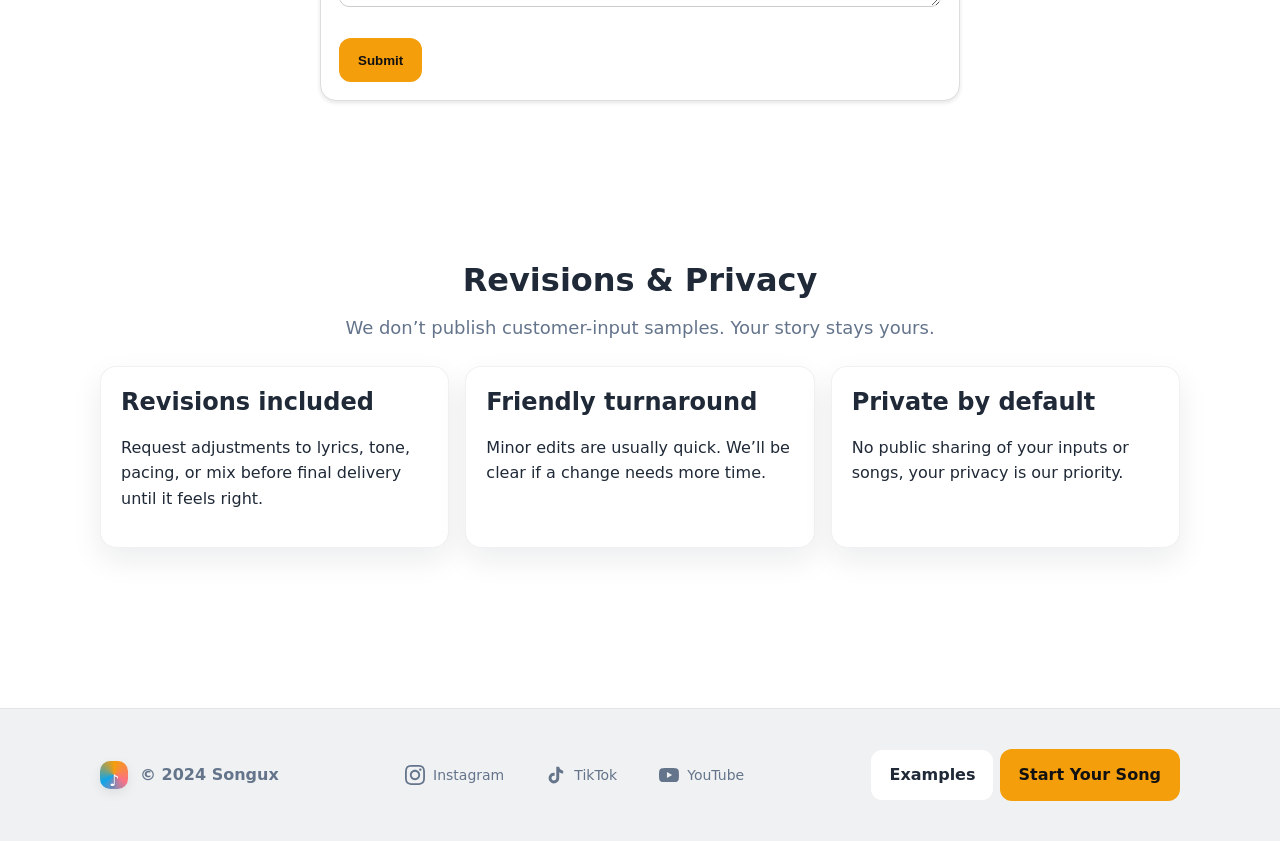
==== commit f9d46429: "packages" ====
--- a/index.html
+++ b/index.html
@@ -278,7 +278,7 @@
             <ul>
               <li>Custom song with crafted lyrics from your brief</li>
               <li>3+ minutes</li>
-              <li>100% original lyrics</li>
+              <li>Custom lyrics</li>
               <li>100% original music</li>
               <li>Studio quality</li>
               <li>Pick any style, mix and match genres</li>
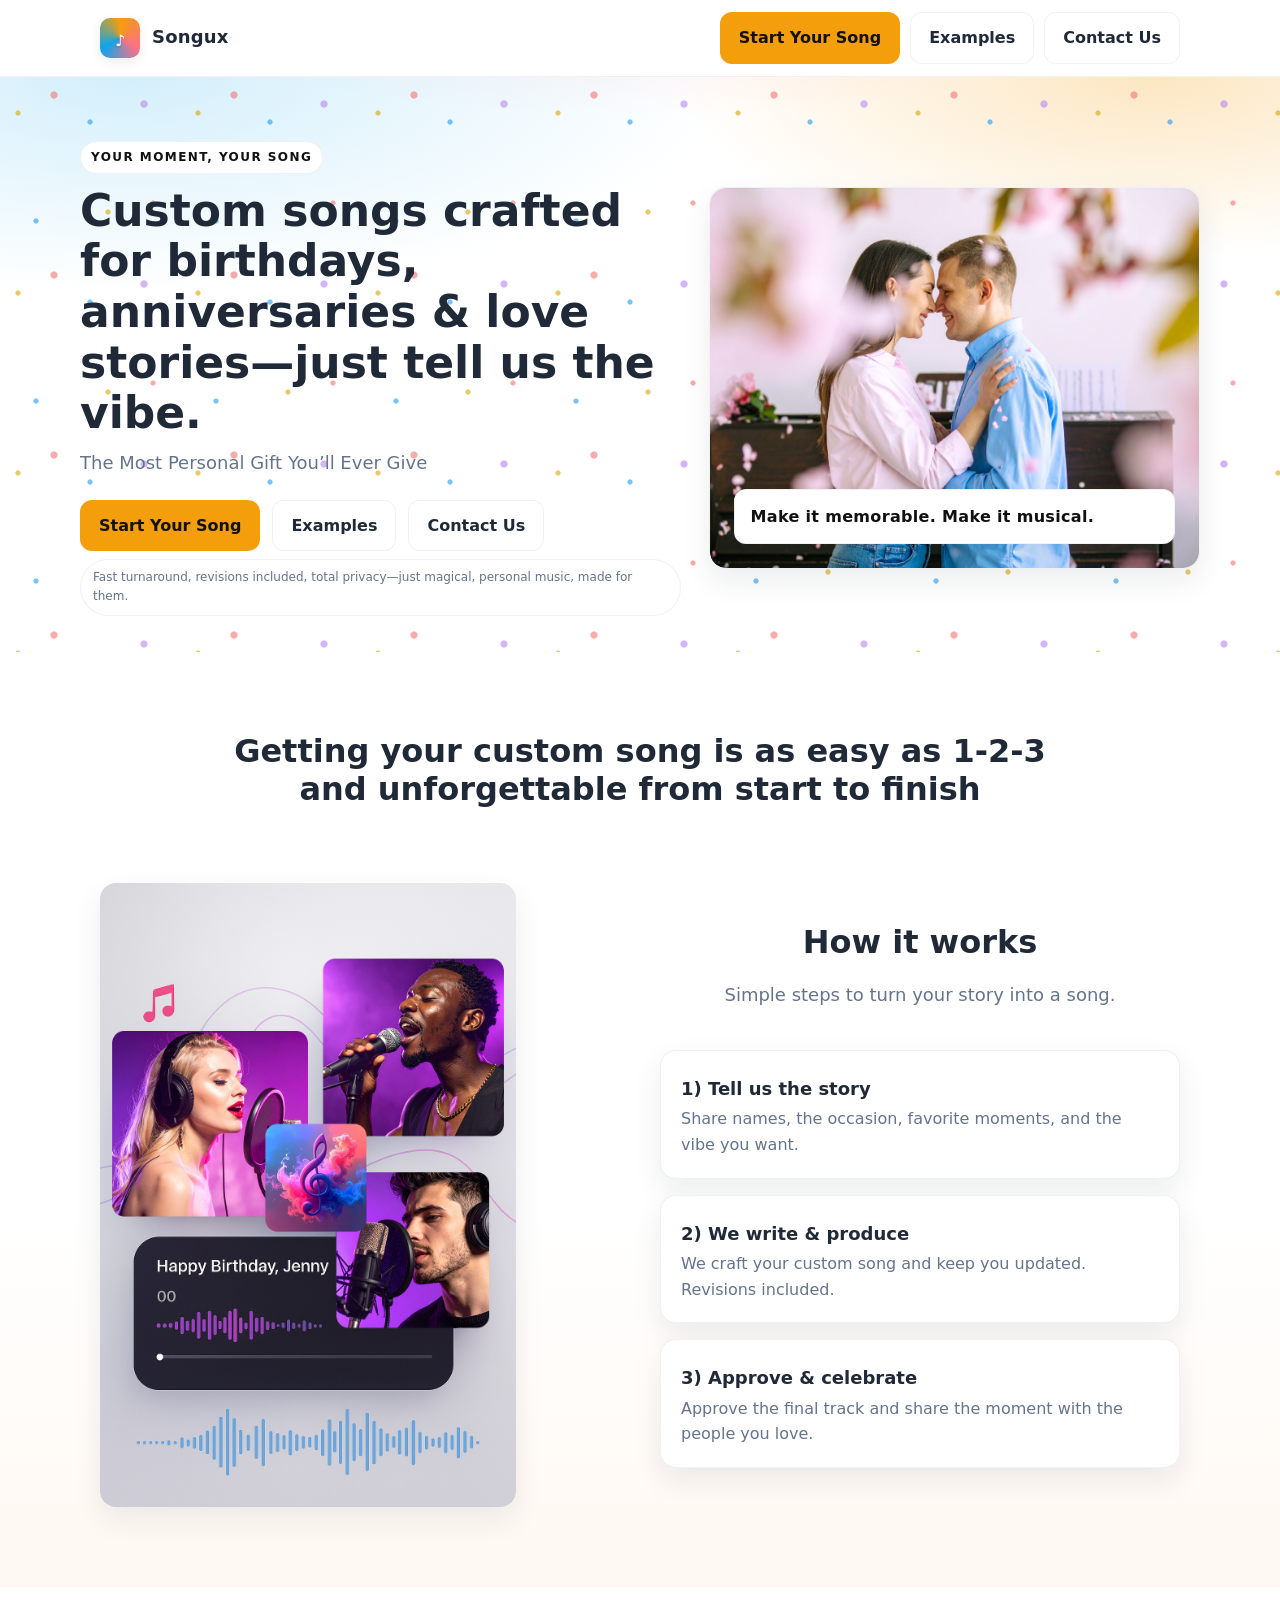
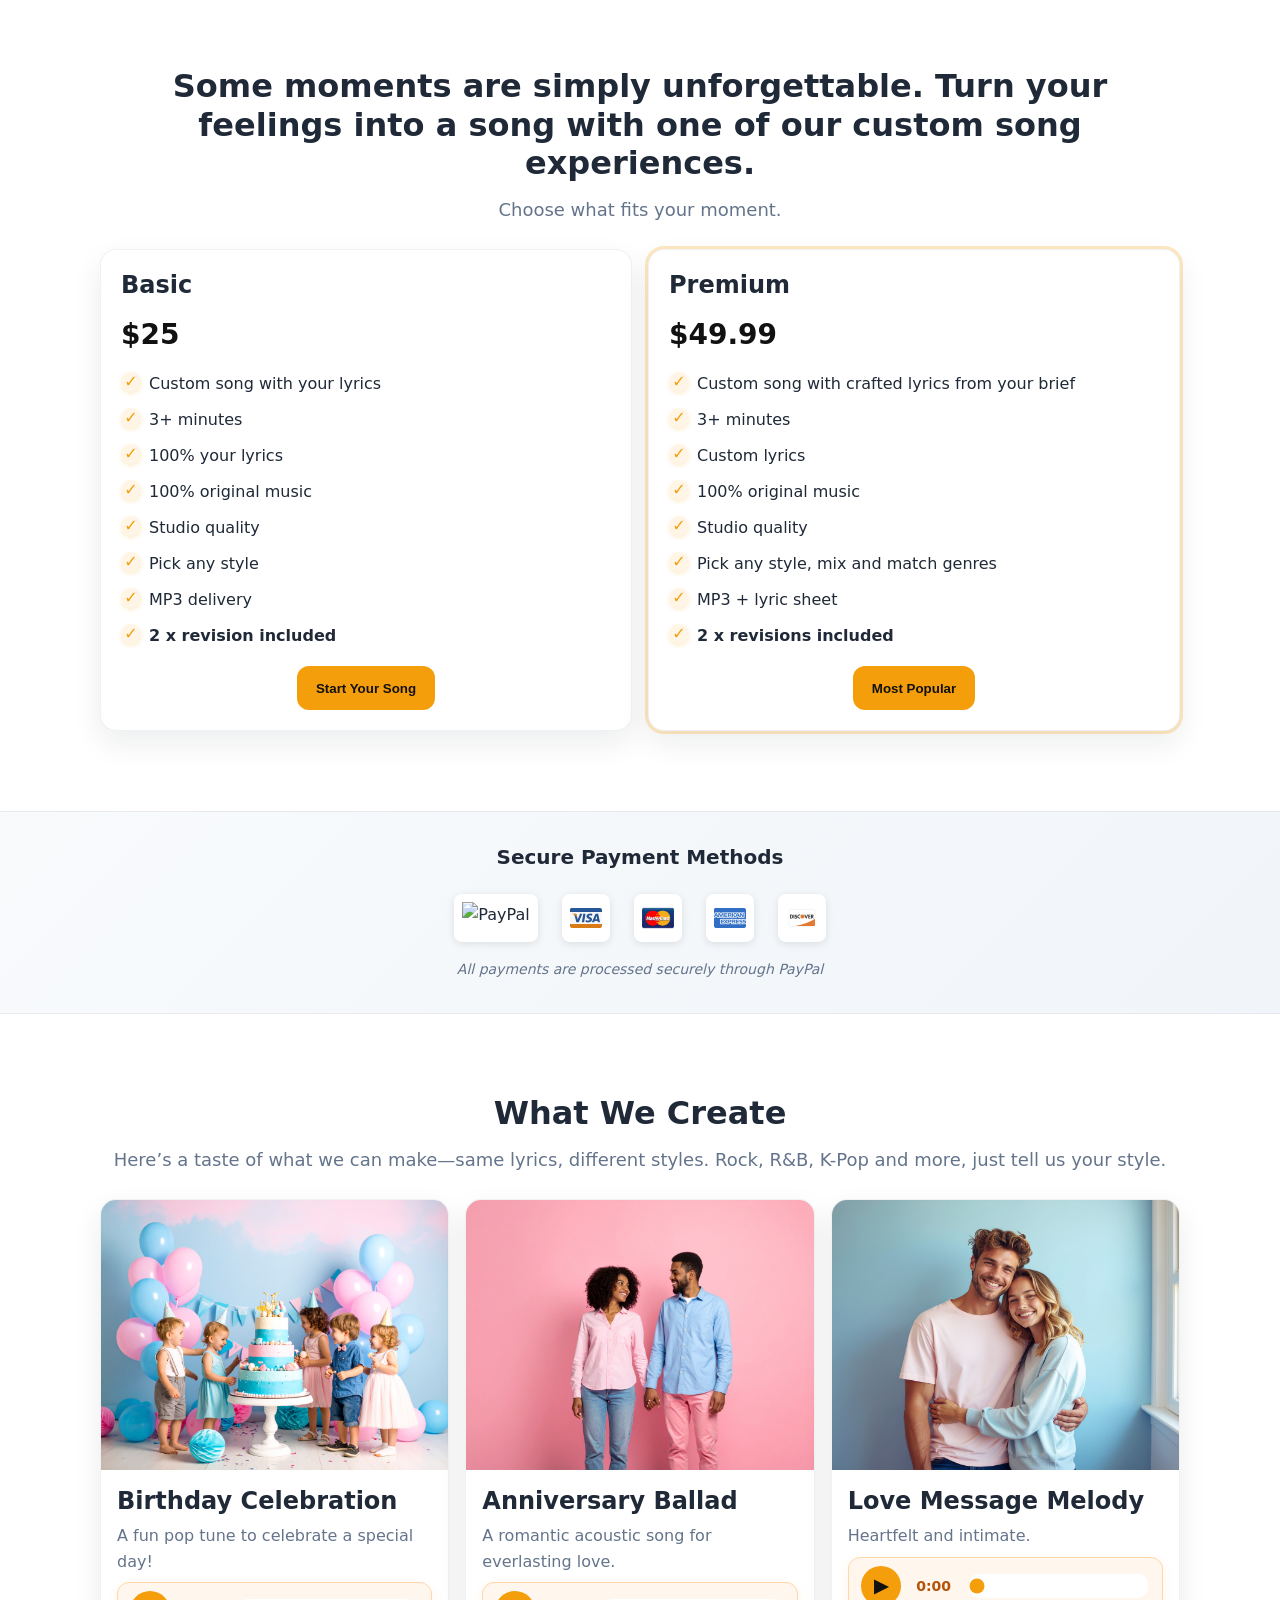
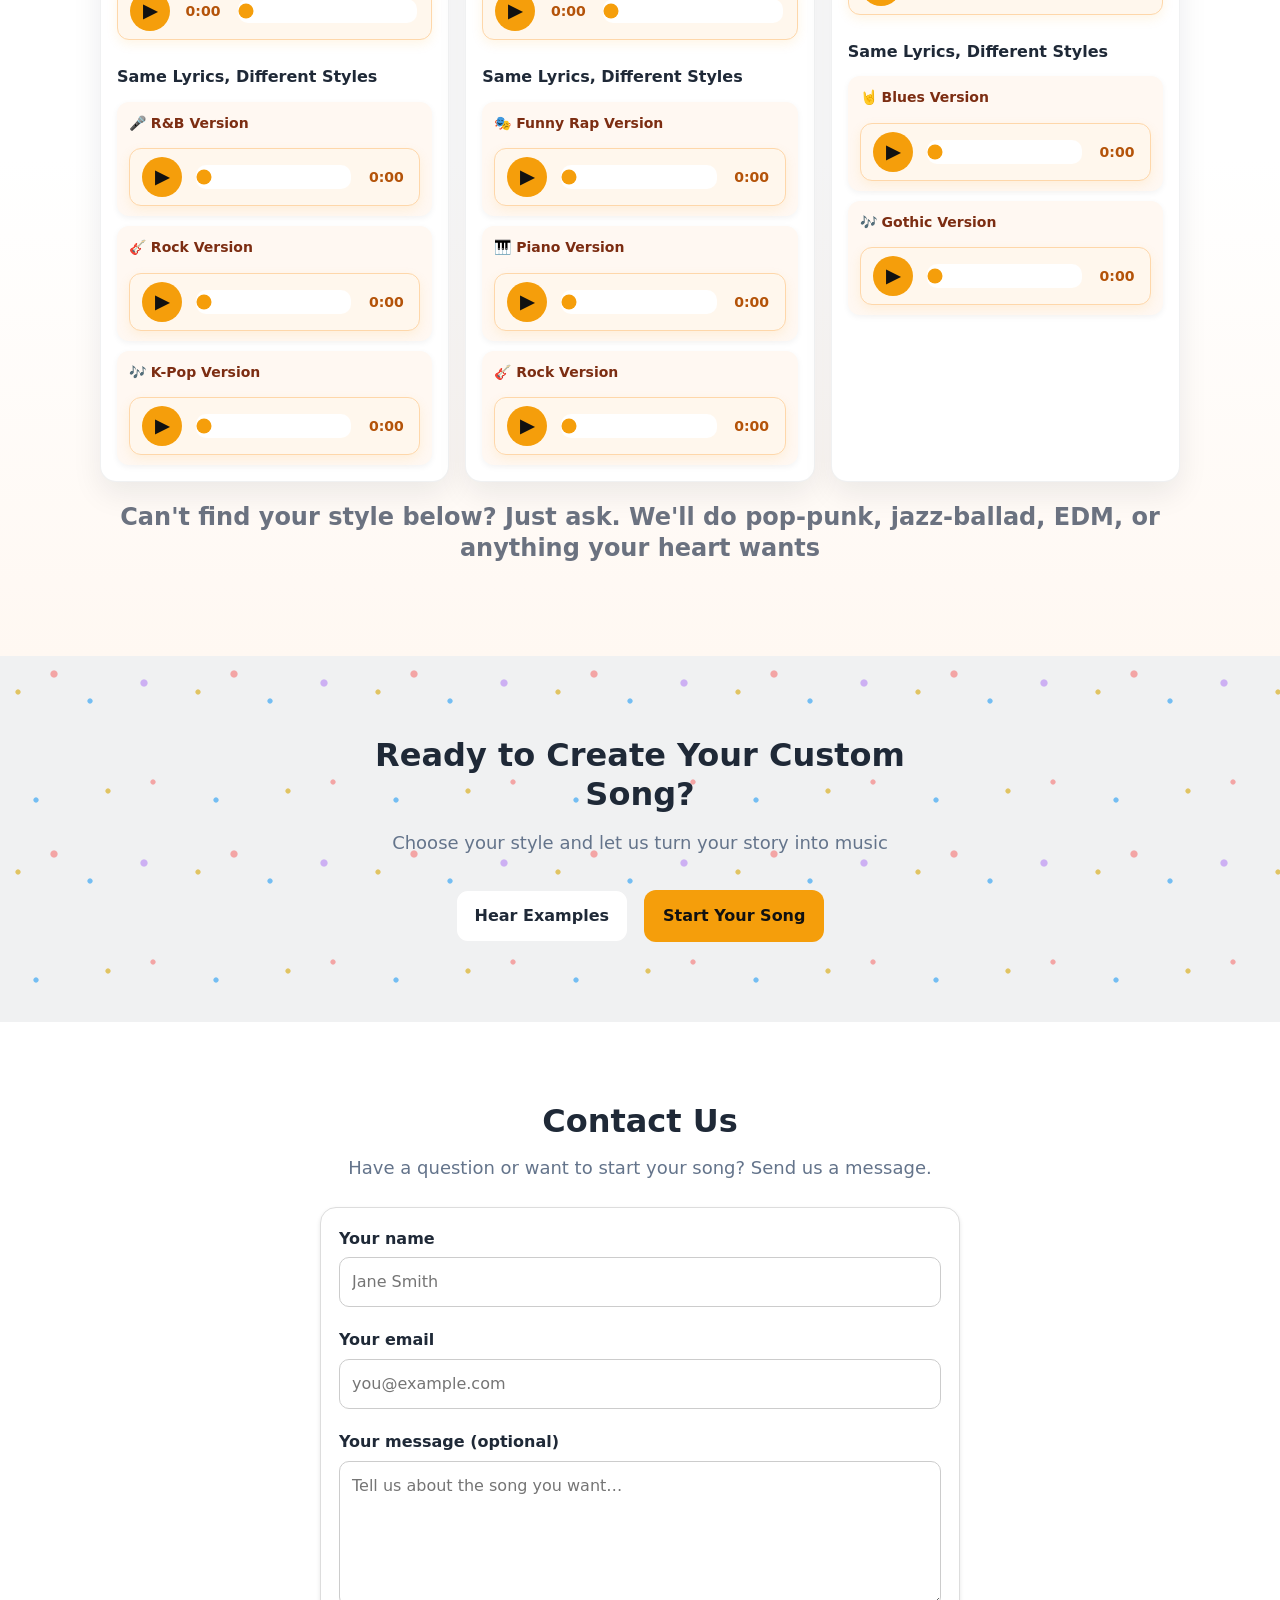
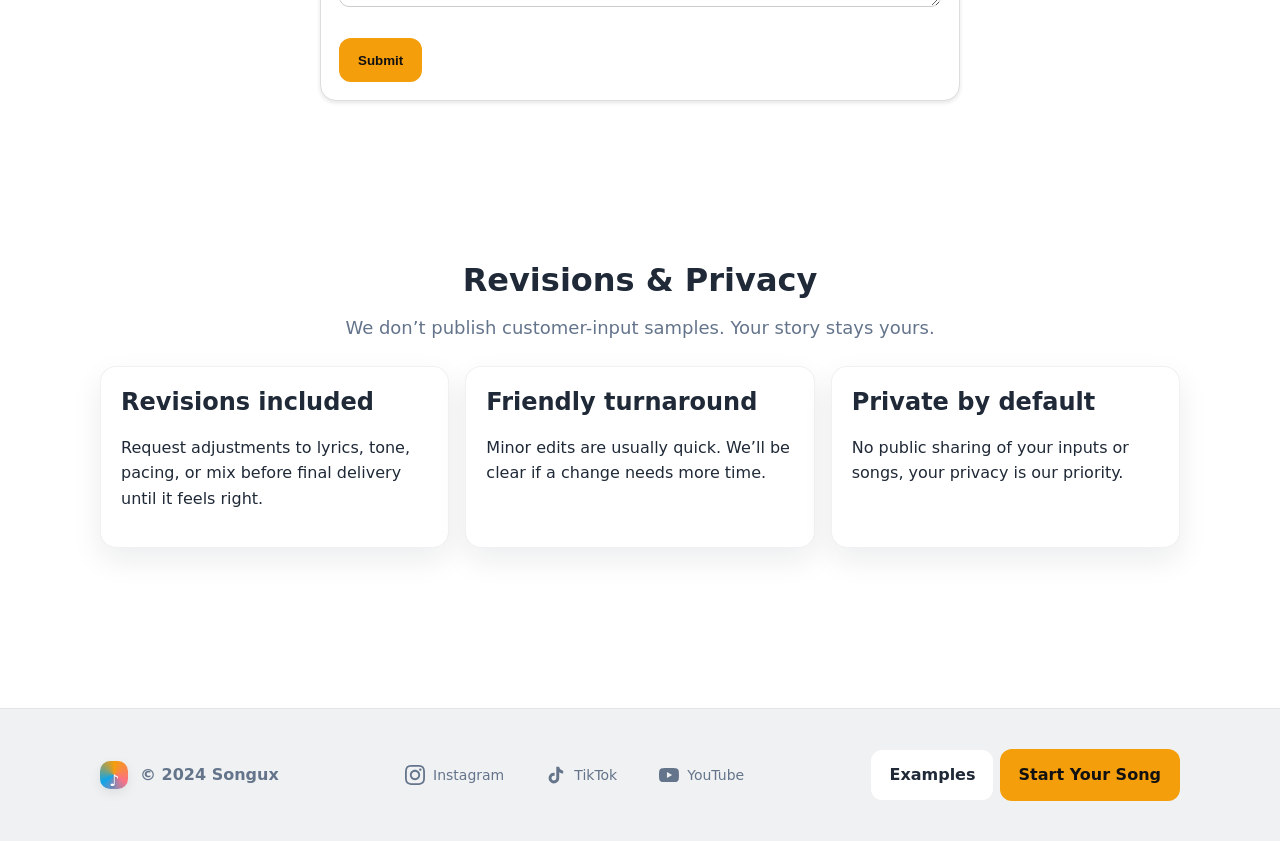
==== commit c1862651: "page updated to cta and top nav" ====
--- a/index.html
+++ b/index.html
@@ -171,8 +171,9 @@
         <span></span>
       </button>
       <div class="nav-actions">
+        <a href="#pricing" class="btn primary">Start Your Song</a>
         <a href="#examples" class="btn secondary">Examples</a>
-        <a href="#pricing" class="btn primary">Start Your Song</a>
+        <a href="#contact" class="btn secondary">Contact Us</a>
       </div>
     </div>
   </nav>
@@ -188,8 +189,9 @@
           <p class="sub">The Most Personal Gift You’ll Ever Give</p>
 
           <div class="hero-cta" style="display:flex;gap:12px;flex-wrap:wrap">
-            <a href="#examples" class="btn primary">Hear Example Songs</a>
-            <a href="#pricing" class="btn secondary">Start Your Song</a>
+            <a href="#pricing" class="btn primary">Start Your Song</a>
+            <a href="#examples" class="btn secondary">Examples</a>
+            <a href="#contact" class="btn secondary">Contact Us</a>
           </div>
 
           <div class="badges" aria-label="Highlights">
